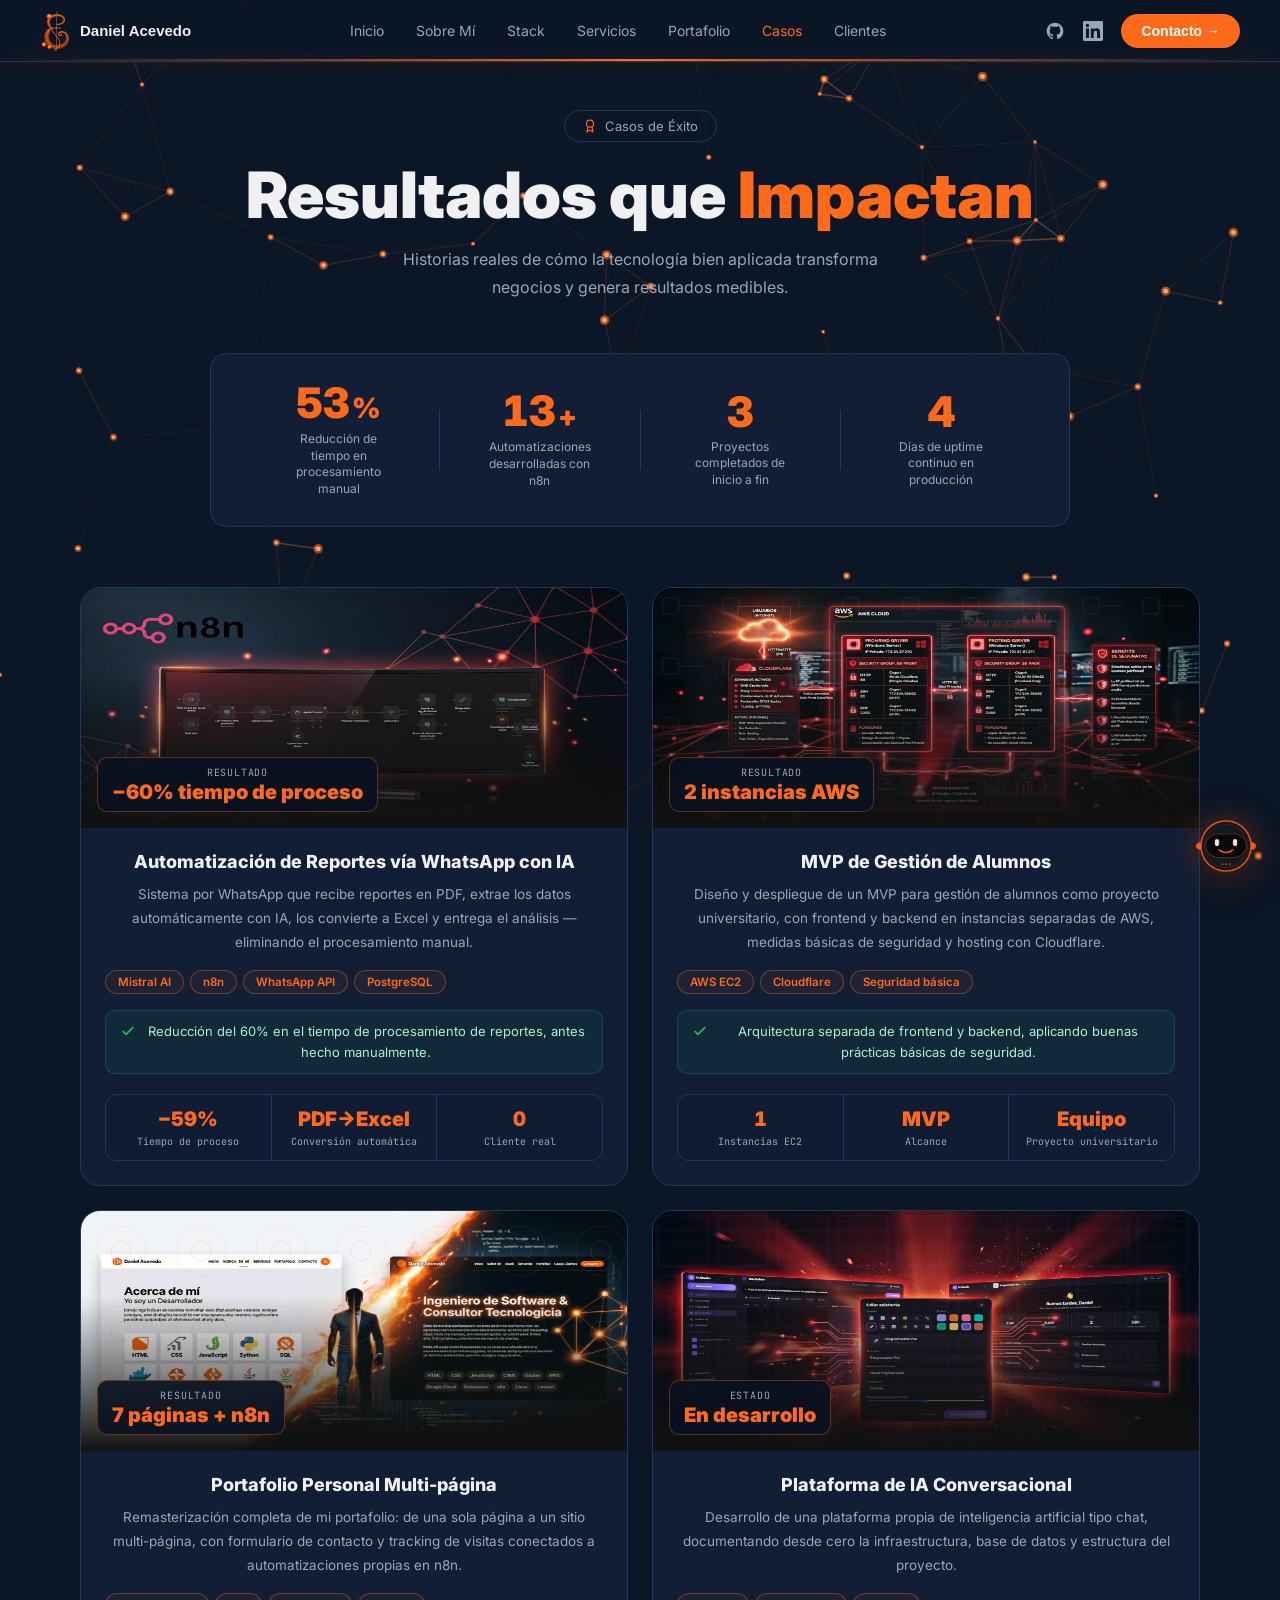
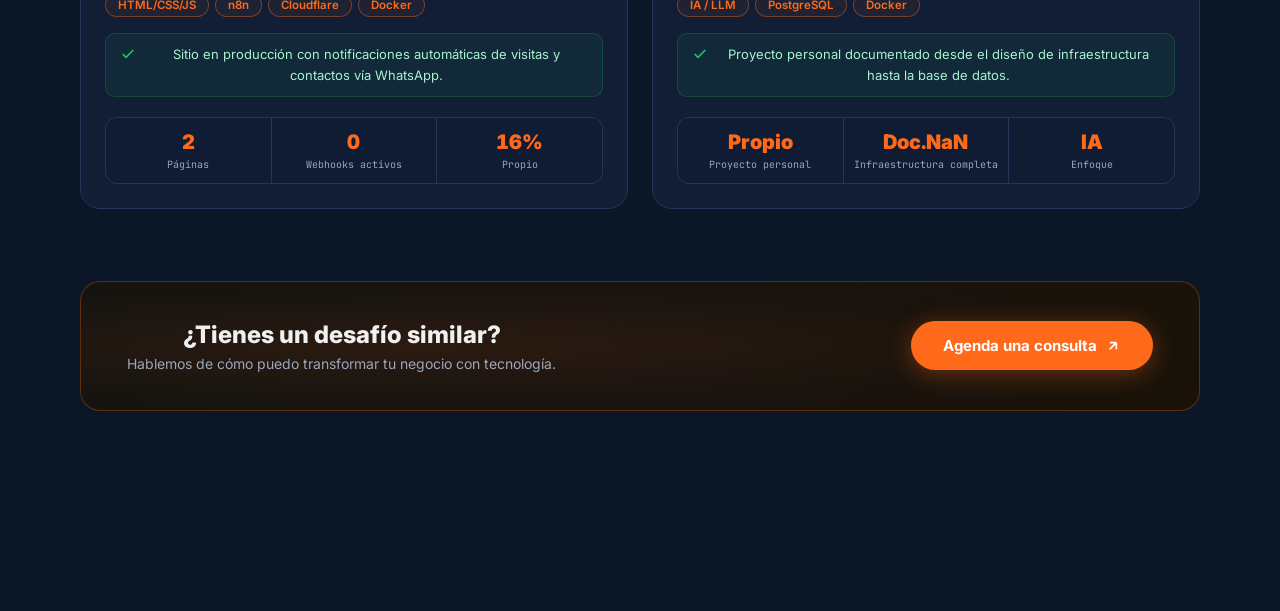
==== casos.html @ d3d39ffb "Barra de navegación con la nueva épsilon de Endanus Co-Authored-By: Claude Opus 5.5 <noreply@anthrop" ====
<!DOCTYPE html>
<html lang="es">
<head>
  <meta charset="UTF-8" />
  <meta name="viewport" content="width=device-width, initial-scale=1.0" />
  <title>Daniel Acevedo — Casos de Éxito</title>
  <link rel="icon" type="image/png" sizes="32x32" href="asset/sox/favicon-32.png?v=5" />
  <link rel="preconnect" href="https://fonts.googleapis.com" />
  <link rel="preconnect" href="https://fonts.gstatic.com" crossorigin />
  <link href="https://fonts.googleapis.com/css2?family=JetBrains+Mono:wght@400;500;700&family=Inter:wght@300;400;500;600;700;800;900&display=swap" rel="stylesheet" />
  <link rel="stylesheet" href="CSS/styles.css?v=6" />
  <link rel="stylesheet" href="CSS/casos.css?v=2" />
</head>
<body>


<!-- ══════════════════════════════════════
     CASOS DE ÉXITO
═══════════════════════════════════════ -->
<section id="casos" class="casos-section">

  <!-- Header -->
  <div class="casos-header">
    <div class="section-label-wrap">
      <div class="section-label">
        <svg width="14" height="14" viewBox="0 0 24 24" fill="none" stroke="currentColor" stroke-width="2"><circle cx="12" cy="8" r="6"/><path d="M15.477 12.89L17 22l-5-3-5 3 1.523-9.11"/></svg>
        Casos de Éxito
      </div>
    </div>
    <h1 class="casos-title">Resultados que <span>Impactan</span></h1>
    <p class="casos-subtitle">Historias reales de cómo la tecnología bien aplicada transforma<br>negocios y genera resultados medibles.</p>

    <!-- Global stats strip -->
    <div class="casos-stats">
      <div class="cs-stat">
        <div class="cs-stat-top">
          <span class="cs-num" data-target="60">0</span><span class="cs-unit">%</span>
        </div>
        <span class="cs-label">Reducción de tiempo en procesamiento manual</span>
      </div>
      <div class="cs-divider"></div>
      <div class="cs-stat">
        <div class="cs-stat-top">
          <span class="cs-num" data-target="15">0</span><span class="cs-unit">+</span>
        </div>
        <span class="cs-label">Automatizaciones desarrolladas con n8n</span>
      </div>
      <div class="cs-divider"></div>
      <div class="cs-stat">
        <div class="cs-stat-top">
          <span class="cs-num" data-target="4">0</span>
        </div>
        <span class="cs-label">Proyectos completados de inicio a fin</span>
      </div>
      <div class="cs-divider"></div>
      <div class="cs-stat">
        <div class="cs-stat-top">
          <span class="cs-num" data-target="5">0</span>
        </div>
        <span class="cs-label">Días de uptime continuo en producción</span>
      </div>
    </div>

  <!-- Cases grid -->
  <div class="casos-grid">

    <!-- CASE 1 — Automatización WhatsApp + IA -->
    <div class="caso-card" data-index="0">
      <div class="caso-img-wrap">
        <img src="asset/n8n.png" alt="Automatización WhatsApp con n8n" class="caso-img" />
        <div class="caso-img caso-img-1"></div>
        <div class="caso-img-overlay"></div>
        <div class="caso-result-chip">
          <span class="crk-label">Resultado</span>
          <span class="crk-value">−60% tiempo de proceso</span>
        </div>
        <div class="caso-scan"></div>
      </div>

      <div class="caso-body">
        <h3 class="caso-name">Automatización de Reportes vía WhatsApp con IA</h3>
        <p class="caso-desc">Sistema por WhatsApp que recibe reportes en PDF, extrae los datos automáticamente con IA, los convierte a Excel y entrega el análisis — eliminando el procesamiento manual.</p>

        <div class="caso-tech">
          <span class="ctag ctag-orange">Mistral AI</span>
          <span class="ctag ctag-orange">n8n</span>
          <span class="ctag ctag-orange">WhatsApp API</span>
          <span class="ctag ctag-orange">PostgreSQL</span>
        </div>

        <div class="caso-result-line">
          <svg width="16" height="16" viewBox="0 0 24 24" fill="none" stroke="#22c55e" stroke-width="2.5"><polyline points="20 6 9 17 4 12"/></svg>
          <span>Reducción del 60% en el tiempo de procesamiento de reportes, antes hecho manualmente.</span>
        </div>

        <div class="caso-metrics">
          <div class="cm-item">
            <span class="cm-val">−60%</span>
            <span class="cm-key">Tiempo de proceso</span>
          </div>
          <div class="cm-item">
            <span class="cm-val">PDF→Excel</span>
            <span class="cm-key">Conversión automática</span>
          </div>
          <div class="cm-item">
            <span class="cm-val">1</span>
            <span class="cm-key">Cliente real</span>
          </div>
        </div>
      </div>
    </div>

    <!-- CASE 2 — MVP Gestión de Alumnos -->
    <div class="caso-card" data-index="1">
      <div class="caso-img-wrap">
        <img src="asset/aws.png" alt="MVP Gestión de Alumnos en AWS" class="caso-img" />
        <div class="caso-img caso-img-2"></div>
        <div class="caso-img-overlay"></div>
        <div class="caso-result-chip">
          <span class="crk-label">Resultado</span>
          <span class="crk-value">2 instancias AWS</span>
        </div>
        <div class="caso-scan"></div>
      </div>
      <div class="caso-body">
        <h3 class="caso-name">MVP de Gestión de Alumnos</h3>
        <p class="caso-desc">Diseño y despliegue de un MVP para gestión de alumnos como proyecto universitario, con frontend y backend en instancias separadas de AWS, medidas básicas de seguridad y hosting con Cloudflare.</p>
        <div class="caso-tech">
          <span class="ctag ctag-orange">AWS EC2</span>
          <span class="ctag ctag-orange">Cloudflare</span>
          <span class="ctag ctag-orange">Seguridad básica</span>
        </div>
        <div class="caso-result-line">
          <svg width="16" height="16" viewBox="0 0 24 24" fill="none" stroke="#22c55e" stroke-width="2.5"><polyline points="20 6 9 17 4 12"/></svg>
          <span>Arquitectura separada de frontend y backend, aplicando buenas prácticas básicas de seguridad.</span>
        </div>
        <div class="caso-metrics">
          <div class="cm-item"><span class="cm-val">2</span><span class="cm-key">Instancias EC2</span></div>
          <div class="cm-item"><span class="cm-val">MVP</span><span class="cm-key">Alcance</span></div>
          <div class="cm-item"><span class="cm-val">Equipo</span><span class="cm-key">Proyecto universitario</span></div>
        </div>
      </div>
    </div>

    <!-- CASE 3 — Portafolio Remasterizado -->
    <div class="caso-card" data-index="2">
      <div class="caso-img-wrap">
        <img src="asset/remasterizacion.png" alt="Portafolio personal remasterizado" class="caso-img" />
        <div class="caso-img caso-img-3"></div>
        <div class="caso-img-overlay"></div>
        <div class="caso-result-chip">
          <span class="crk-label">Resultado</span>
          <span class="crk-value">7 páginas + n8n</span>
        </div>
        <div class="caso-scan"></div>
      </div>
      <div class="caso-body">
        <h3 class="caso-name">Portafolio Personal Multi-página</h3>
        <p class="caso-desc">Remasterización completa de mi portafolio: de una sola página a un sitio multi-página, con formulario de contacto y tracking de visitas conectados a automatizaciones propias en n8n.</p>
        <div class="caso-tech">
          <span class="ctag ctag-orange">HTML/CSS/JS</span>
          <span class="ctag ctag-orange">n8n</span>
          <span class="ctag ctag-orange">Cloudflare</span>
          <span class="ctag ctag-orange">Docker</span>
        </div>
        <div class="caso-result-line">
          <svg width="16" height="16" viewBox="0 0 24 24" fill="none" stroke="#22c55e" stroke-width="2.5"><polyline points="20 6 9 17 4 12"/></svg>
          <span>Sitio en producción con notificaciones automáticas de visitas y contactos vía WhatsApp.</span>
        </div>
        <div class="caso-metrics">
          <div class="cm-item"><span class="cm-val">7</span><span class="cm-key">Páginas</span></div>
          <div class="cm-item"><span class="cm-val">2</span><span class="cm-key">Webhooks activos</span></div>
          <div class="cm-item"><span class="cm-val">100%</span><span class="cm-key">Propio</span></div>
        </div>
      </div>
    </div>

    <!-- CASE 4 — Página de IA tipo GPT -->
    <div class="caso-card" data-index="3">
      <div class="caso-img-wrap">
        <img src="asset/iaweb.png" alt="Plataforma de IA conversacional" class="caso-img" />
        <div class="caso-img caso-img-4"></div>
        <div class="caso-img-overlay"></div>
        <div class="caso-result-chip">
          <span class="crk-label">Estado</span>
          <span class="crk-value">En desarrollo</span>
        </div>
        <div class="caso-scan"></div>
      </div>
      <div class="caso-body">
        <h3 class="caso-name">Plataforma de IA Conversacional</h3>
        <p class="caso-desc">Desarrollo de una plataforma propia de inteligencia artificial tipo chat, documentando desde cero la infraestructura, base de datos y estructura del proyecto.</p>
        <div class="caso-tech">
          <span class="ctag ctag-orange">IA / LLM</span>
          <span class="ctag ctag-orange">PostgreSQL</span>
          <span class="ctag ctag-orange">Docker</span>
        </div>
        <div class="caso-result-line">
          <svg width="16" height="16" viewBox="0 0 24 24" fill="none" stroke="#22c55e" stroke-width="2.5"><polyline points="20 6 9 17 4 12"/></svg>
          <span>Proyecto personal documentado desde el diseño de infraestructura hasta la base de datos.</span>
        </div>
        <div class="caso-metrics">
          <div class="cm-item"><span class="cm-val">Propio</span><span class="cm-key">Proyecto personal</span></div>
          <div class="cm-item"><span class="cm-val">Doc.</span><span class="cm-key">Infraestructura completa</span></div>
          <div class="cm-item"><span class="cm-val">IA</span><span class="cm-key">Enfoque</span></div>
        </div>
      </div>
    </div>

  </div><!-- /casos-grid -->

  <!-- CTA strip -->
  <div class="casos-cta">
    <div class="casos-cta-inner">
      <div>
        <h3 class="casos-cta-title">¿Tienes un desafío similar?</h3>
        <p class="casos-cta-sub">Hablemos de cómo puedo transformar tu negocio con tecnología.</p>
      </div>
      <button class="casos-cta-btn" data-umami-event="cta-agendar-reunion" data-umami-event-ubicacion="casos">
        Agenda una consulta
        <svg width="16" height="16" viewBox="0 0 24 24" fill="none" stroke="currentColor" stroke-width="2.5"><path d="M7 17L17 7M17 7H7M17 7v10"/></svg>
      </button>
    </div>
  </div>

</section>

<div class="spacer"></div>
<script src="JS/config.js?v=2"></script>
<script src="JS/navbar.js?v=6"></script>
<script src="JS/particles.js?v=2"></script>
<script src="JS/casos.js?v=2"></script>
</body>
</html>
---- CSS/styles.css ----
*, *::before, *::after { box-sizing: border-box; margin: 0; padding: 0; }

:root {
  --bg: #0B1626;
  --bg2: #0F1C33;
  --bg3: #13223D;
  --card: #111E36;
  --card2: #172744;
  --orange: #FF6A1A;
  --orange-dim: #E2560C;
  --green: #22c55e;
  --red: #ef4444;
  --text: #f0f0f0;
  --muted: #9AA6BA;
  --border: #24365A;
  --nav-height: 62px;
}

html { scroll-behavior: smooth; }
body { 
  background: var(--bg); 
  color: var(--text); 
  font-family: 'Inter', sans-serif; 
  min-height: 100vh; 
  overflow-x: hidden;
  padding-top: 0;
  margin: 0;
}
a { text-decoration: none; color: inherit; }
svg { display: inline-block; vertical-align: middle; }

/* ── SCROLLBAR ── */
::-webkit-scrollbar { width: 6px; }
::-webkit-scrollbar-track { background: var(--bg); }
::-webkit-scrollbar-thumb { background: var(--border); border-radius: 3px; }

/* ─────────────────────────────────────────
   NAVBAR CENTRALIZADO
───────────────────────────────────────── */
.nav-principal {
  position: fixed;
  top: 0;
  left: 0;
  right: 0;
  z-index: 9999;
  display: flex;
  align-items: center;
  justify-content: space-between;
  padding: 0 40px;
  height: var(--nav-height);
  background: rgba(11, 22, 38, 0.95);
  backdrop-filter: blur(12px);
  border-bottom: 1px solid var(--border);
}

.nav-logo {
  display: flex;
  align-items: center;
  gap: 10px;
  cursor: pointer;
  background: transparent;
  border: none;
  color: var(--text);
  padding: 0;
}

.nav-logo-badge {
  width: auto;
  height: 40px;
  object-fit: contain;
  border-radius: 8px;
  background: transparent;
}

.nav-logo-name {
  font-weight: 700;
  font-size: 15px;
  color: var(--text);
}

.nav-links {
  display: flex;
  align-items: center;
  gap: 32px;
}

.nav-links a {
  font-size: 14px;
  color: var(--muted);
  transition: color .2s;
}

.nav-links a:hover { color: var(--text); }
.nav-links a.active { color: var(--orange); }

.nav-links-mobile {
  display: none;
  align-items: center;
  gap: 6px;
  overflow-x: auto;
}
.nav-link-icon {
  flex-shrink: 0;
  width: 32px;
  height: 32px;
  border-radius: 8px;
  border: 1px solid var(--border);
  display: flex;
  align-items: center;
  justify-content: center;
  color: var(--muted);
  transition: border-color .2s, color .2s, background .2s;
}
.nav-link-icon.active {
  border-color: var(--orange);
  color: var(--orange);
  background: rgba(255, 106, 26,.12);
}

.nav-right {
  display: flex;
  align-items: center;
  gap: 18px;
}

.nav-icon {
  color: var(--muted);
  transition: color .2s;
  cursor: pointer;
}
.nav-icon:hover { color: var(--text); }

.btn-contact {
  background: var(--orange);
  color: #fff;
  border: none;
  padding: 9px 20px;
  border-radius: 24px;
  font-size: 14px;
  font-weight: 600;
  cursor: pointer;
  display: flex;
  align-items: center;
  gap: 6px;
  transition: background .2s, transform .15s;
}
.btn-contact:hover { background: #e03d00; transform: translateY(-1px); }

/* ─────────────────────────────────────────
   SECCIONES - ESPACIADO UNIFORME
───────────────────────────────────────── */
section {
  padding-top: var(--nav-height);
  padding-bottom: 30px;
}

/* ── INDEX: HERO ── */
#inicio {
  display: grid;
  grid-template-columns: 1fr 1fr;
  align-items: center;
  gap: 40px;
  padding-left: 60px;
  padding-right: 40px;
  padding-top: var(--nav-height);
  padding-bottom: 40px;
  min-height: auto;
}

.hero-left { padding: 60px 0; }

.available-badge {
  display: inline-flex;
  align-items: center;
  gap: 8px;
  border: 1px solid var(--border);
  border-radius: 20px;
  padding: 6px 14px;
  font-size: 13px;
  color: var(--muted);
  margin-bottom: 28px;
}

.dot {
  width: 8px;
  height: 8px;
  border-radius: 50%;
  background: var(--green);
  animation: pulse-dot 2s ease-in-out infinite;
}

@keyframes pulse-dot {
  0%, 100% { opacity: 1; box-shadow: 0 0 0 0 rgba(34,197,94,.6); }
  50% { opacity: 0.4; box-shadow: 0 0 0 4px rgba(34,197,94,0); }
}

.hero-greeting { font-size: clamp(36px, 4vw, 52px); font-weight: 700; line-height: 1.1; }
.hero-name { font-size: clamp(44px, 5vw, 72px); font-weight: 900; color: var(--orange); line-height: 1; margin-bottom: 20px; }
.hero-roles { margin-bottom: 22px; }
.hero-role { color: var(--orange); font-weight: 700; font-size: 18px; line-height: 1.7; }
.hero-desc { color: #bbb; font-size: 15px; line-height: 1.7; max-width: 480px; margin-bottom: 14px; }
.hero-stack { font-size: 13px; color: var(--muted); margin-bottom: 36px; max-width: 480px; line-height: 1.6; }
.hero-stack strong { color: var(--text); }

.hero-cta {
  display: flex;
  align-items: center;
  gap: 14px;
  flex-wrap: wrap;
  margin-bottom: 32px;
}

.btn-primary {
  background: var(--orange);
  color: #fff;
  border: none;
  padding: 13px 24px;
  border-radius: 28px;
  font-size: 15px;
  font-weight: 600;
  cursor: pointer;
  display: flex;
  align-items: center;
  gap: 8px;
  transition: all .2s;
}
.btn-primary:hover { background: #e03d00; transform: translateY(-2px); }

.btn-secondary {
  background: transparent;
  color: var(--text);
  border: 1.5px solid var(--border);
  padding: 13px 24px;
  border-radius: 28px;
  font-size: 15px;
  font-weight: 600;
  cursor: pointer;
  display: flex;
  align-items: center;
  gap: 8px;
  transition: all .2s;
}
.btn-secondary:hover { border-color: var(--text); transform: translateY(-2px); }

.btn-ghost {
  background: transparent;
  color: var(--muted);
  border: none;
  font-size: 15px;
  font-weight: 600;
  cursor: pointer;
  display: flex;
  align-items: center;
  gap: 6px;
  transition: color .2s;
}
.btn-ghost:hover { color: var(--text); }

.hero-socials { display: flex; gap: 12px; }

.social-circle {
  width: 40px;
  height: 40px;
  border-radius: 50%;
  border: 1.5px solid var(--border);
  display: flex;
  align-items: center;
  justify-content: center;
  color: var(--muted);
  cursor: pointer;
  transition: all .2s;
}
.social-circle:hover { border-color: var(--orange); color: var(--orange); }

/* ── DASHBOARD ── */
.hero-right { padding: 60px 0; }

.dashboard {
  background: var(--bg2);
  border: 1px solid var(--border);
  border-radius: 16px;
  overflow: hidden;
  max-width: 540px;
  margin-left: auto;
}

.dash-header {
  background: #111;
  padding: 12px 16px;
  display: flex;
  align-items: center;
  justify-content: space-between;
  border-bottom: 1px solid var(--border);
}

.dash-dots { display: flex; gap: 6px; }
.dash-dot { width: 12px; height: 12px; border-radius: 50%; }
.dash-dot.red    { background: #ef4444; }
.dash-dot.yellow { background: #f59e0b; }
.dash-dot.green  { background: #22c55e; }

.dash-title {
  font-family: 'JetBrains Mono', monospace;
  font-size: 13px;
  color: var(--muted);
  display: flex;
  align-items: center;
  gap: 8px;
}

.live-badge {
  display: flex;
  align-items: center;
  gap: 5px;
  font-size: 11px;
  color: var(--muted);
  font-family: 'JetBrains Mono', monospace;
}

.live-dot {
  width: 7px;
  height: 7px;
  border-radius: 50%;
  background: var(--green);
  animation: pulse-dot 1.5s ease-in-out infinite;
}

.dash-grid {
  display: grid;
  grid-template-columns: 1fr 1fr;
  gap: 1px;
  background: var(--border);
  padding: 1px;
}

.dash-card {
  background: var(--card);
  padding: 14px 16px;
  transition: background .2s;
}
.dash-card:hover { background: #1c1c1c; }

.dash-card-header {
  display: flex;
  align-items: center;
  justify-content: space-between;
  margin-bottom: 8px;
}

.dash-card-label {
  font-size: 12px;
  color: var(--muted);
  display: flex;
  align-items: center;
  gap: 6px;
}

.dash-status {
  width: 7px;
  height: 7px;
  border-radius: 50%;
}
.status-green  { background: var(--green); }
.status-orange { background: var(--orange); animation: blink-status 2s ease-in-out infinite; }

@keyframes blink-status {
  0%, 100% { opacity: 1; }
  50% { opacity: .3; }
}

.dash-value { font-size: 22px; font-weight: 800; margin-bottom: 2px; }
.dash-sub { font-size: 11px; color: var(--muted); margin-bottom: 8px; }
.dash-bar { height: 3px; border-radius: 2px; background: var(--border); overflow: hidden; }
.dash-bar-fill {
  height: 100%;
  border-radius: 2px;
  background: linear-gradient(90deg, var(--orange-dim), var(--orange));
  transition: width .5s ease;
}

/* Sys stats */
.sys-stats {
  display: grid;
  grid-template-columns: 1fr 1fr 1fr;
  gap: 1px;
  background: var(--border);
  border-top: 1px solid var(--border);
}

.sys-stat {
  background: var(--card);
  padding: 10px 14px;
}

.sys-stat-label {
  font-size: 11px;
  color: var(--muted);
  font-family: 'JetBrains Mono', monospace;
  margin-bottom: 4px;
}

.sys-stat-val {
  font-size: 13px;
  font-weight: 700;
  font-family: 'JetBrains Mono', monospace;
  margin-bottom: 5px;
}

.sys-bar {
  height: 3px;
  border-radius: 2px;
  background: var(--border);
  overflow: hidden;
}

.sys-bar-fill {
  height: 100%;
  border-radius: 2px;
  transition: width .8s ease;
}
.cpu-fill  { background: var(--green); }
.ram-fill  { background: #f59e0b; }
.disk-fill { background: var(--orange); }

/* Terminal */
.terminal {
  background: #0a0a0a;
  padding: 12px 16px;
  font-family: 'JetBrains Mono', monospace;
  font-size: 11px;
  max-height: 110px;
  overflow: hidden;
  border-top: 1px solid var(--border);
  position: relative;
}

.term-header {
  color: var(--orange);
  margin-bottom: 6px;
  display: flex;
  align-items: center;
  gap: 6px;
}

.term-line {
  color: #6b7280;
  line-height: 1.6;
  white-space: nowrap;
  overflow: hidden;
}
.term-line .ok { color: var(--green); }
.term-line .warn { color: #f59e0b; }
.term-line.highlighted {
  background: rgba(255, 106, 26, .12);
  color: #ccc;
  border-radius: 2px;
  padding: 0 2px;
}

.term-cursor {
  display: inline-block;
  width: 7px;
  height: 13px;
  background: var(--orange);
  vertical-align: middle;
  animation: blink-cursor .9s step-end infinite;
}

@keyframes blink-cursor {
  0%, 100% { opacity: 1; }
  50% { opacity: 0; }
}

/* ── INDEX: STATS ── */
#stats {
  padding: 30px 60px 40px;
}

.stats-header {
  margin-bottom: 60px;
  display: flex;
  justify-content: space-between;
  align-items: flex-end;
}

.stats-title {
  font-size: clamp(32px, 3.5vw, 48px);
  font-weight: 800;
}
.stats-title span { color: var(--orange); }

.stats-desc {
  color: var(--muted);
  font-size: 14px;
  margin-top: 8px;
  max-width: 380px;
  line-height: 1.6;
}

.updated-badge {
  display: inline-flex;
  align-items: center;
  gap: 6px;
  border: 1px solid var(--border);
  border-radius: 20px;
  padding: 6px 14px;
  font-size: 12px;
  color: var(--muted);
  white-space: nowrap;
}

.red-dot {
  width: 7px;
  height: 7px;
  border-radius: 50%;
  background: var(--orange);
  animation: blink-status 1.2s ease-in-out infinite;
}

.stats-grid {
  display: grid;
  grid-template-columns: repeat(4, 1fr);
  gap: 2px;
  background: var(--border);
  border: 1px solid var(--border);
  border-radius: 12px;
  overflow: hidden;
}

.stat-card {
  background: var(--card);
  padding: 40px 32px;
  transition: background .2s;
}
.stat-card:hover { background: var(--card2); }

.stat-number {
  font-size: clamp(40px, 4vw, 64px);
  font-weight: 900;
  color: var(--orange);
  font-variant-numeric: tabular-nums;
}

.stat-label {
  font-size: 14px;
  color: var(--muted);
  margin-top: 8px;
}

/* ── SPACER ── */
.spacer { height: 20px; }

/* ─────────────────────────────────────────
   RESPONSIVE
───────────────────────────────────────── */
@media (max-width: 900px) {
  .nav-principal { padding: 0 12px; gap: 8px; }
  .nav-links { display: none; }
  .nav-logo-name { display: none; }
  .nav-links-mobile { display: flex; }

  #inicio {
    grid-template-columns: 1fr;
    padding: var(--nav-height) 24px 40px;
  }
  .hero-right { display: none; }

  #stats { padding: 40px 24px 60px; }
  .stats-grid { grid-template-columns: 1fr 1fr; }
  .stats-header { flex-direction: column; align-items: flex-start; gap: 16px; }

  section {
    padding-top: var(--nav-height);
    padding-bottom: 20px;
  }
}


/* ─────────────────────────────────────────
   NAVBAR SIEMPRE VISIBLE (FIXED)
───────────────────────────────────────── */
.nav-principal {
  position: fixed !important;
  top: 0 !important;
  left: 0 !important;
  right: 0 !important;
  z-index: 9999 !important;
  background: rgba(11, 22, 38, 0.95) !important;
  backdrop-filter: blur(12px) !important;
  border-bottom: 1px solid var(--border) !important;
}


/* ── LINKS "PRÓXIMAMENTE" ── */
.pf-link-soon,
.caso-link-soon {
  opacity: .55;
  cursor: pointer;
  position: relative;
}
.pf-link-soon:hover,
.caso-link-soon:hover {
  opacity: .8;
}

/* Toast de aviso */
.soon-toast {
  position: fixed;
  z-index: 100000;
  background: rgba(11, 22, 38,.97);
  border: 1px solid rgba(255, 106, 26,.4);
  border-radius: 12px;
  padding: 12px 18px;
  font-size: 13px;
  font-weight: 600;
  color: #fff;
  display: flex;
  align-items: center;
  gap: 10px;
  box-shadow: 0 12px 40px rgba(0,0,0,.5), 0 0 0 1px rgba(255, 106, 26,.1);
  opacity: 0;
  transform: translateY(8px) scale(.96);
  transition: opacity .25s ease, transform .25s cubic-bezier(.34,1.56,.64,1);
  pointer-events: none;
  white-space: nowrap;
}
.soon-toast.show {
  opacity: 1;
  transform: translateY(0) scale(1);
}
.soon-toast-icon {
  color: var(--orange);
  flex-shrink: 0;
  display: flex;
}
.soon-toast svg {
  color: var(--orange);
  flex-shrink: 0;
}
---- CSS/casos.css ----
/* ═══════════════════════════════════════════
   CASOS DE ÉXITO — CSS
═══════════════════════════════════════════ */

.casos-section { padding: 110px 80px 80px; min-height: 100vh; }

/* ── Header ── */
.casos-header { text-align: center; margin-bottom: 100px; }
.section-label-wrap { display:flex; justify-content:center; margin-bottom:18px; }
.section-label { display:inline-flex; align-items:center; gap:8px; border:1px solid var(--border); border-radius:20px; padding:7px 18px; font-size:13px; color:var(--muted); }
.section-label svg { color:var(--orange); }
.casos-title { font-size:clamp(36px,5vw,72px); font-weight:900; line-height:1.1; margin-bottom:16px; }
.casos-title span { color:var(--orange); }
.casos-subtitle { font-size:16px; color:var(--muted); line-height:1.7; margin-bottom:52px; }

/* ── Global stats strip ── */
.casos-stats {
  display: flex; align-items: center; justify-content: center;
  gap: 0;
  background: var(--card);
  border: 1px solid var(--border);
  border-radius: 16px;
  padding: 28px 40px;
  max-width: 860px;
  margin: 0 auto;
}
.cs-stat { display:flex; flex-direction:column; align-items:center; gap:6px; flex:1; }
.cs-num {
  font-size: 42px; font-weight: 900; color: var(--orange);
  font-variant-numeric: tabular-nums;
  font-family: 'Inter', sans-serif;
  line-height: 1;
}
.cs-unit { font-size: 28px; font-weight: 900; color: var(--orange); display:inline; margin-left:2px; }

/* wrap num+unit on same line */
.cs-stat > :first-child,
.cs-stat > :nth-child(2) { display:inline; }
.cs-stat-top { display:flex; align-items:baseline; gap:2px; }
.cs-label { font-size:12px; color:var(--muted); text-align:center; max-width:110px; line-height:1.4; }
.cs-divider { width:1px; height:60px; background:var(--border); flex-shrink:0; margin:0 12px; }

/* ── GRID ── */
.casos-grid {
  display: grid;
  grid-template-columns: repeat(2, 1fr);
  gap: 24px;
  margin-bottom: 72px;
}

/* ── CARD ── */
.caso-card {
  background: var(--card);
  border: 1px solid var(--border);
  border-radius: 20px;
  overflow: hidden;
  position: relative;
  cursor: default;
  transition: border-color .3s ease, box-shadow .3s ease, transform .3s cubic-bezier(.34,1.3,.64,1);
  opacity: 0;
  transform: translateY(32px);
}
.caso-card.visible { animation: caso-in .55s cubic-bezier(.34,1.1,.64,1) both; }
@keyframes caso-in {
  from { opacity:0; transform:translateY(32px) scale(.97); }
  to   { opacity:1; transform:translateY(0) scale(1); }
}

.caso-card:hover {
  border-color: rgba(255, 106, 26,.55);
  box-shadow: 0 24px 64px rgba(255, 106, 26,.13), 0 4px 20px rgba(0,0,0,.6);
  transform: translateY(-6px);
}

/* Corner glow sweep */
.caso-card::before {
  content: '';
  position: absolute; top:0; left:0; right:0; height:2px;
  background: linear-gradient(90deg, transparent 0%, var(--orange) 50%, transparent 100%);
  transform: scaleX(0);
  transform-origin: center;
  transition: transform .45s ease;
  z-index: 5;
}
.caso-card:hover::before { transform: scaleX(1); }

/* ── IMAGE ── */
.caso-img-wrap { position:relative; height:240px; overflow:hidden; }
.caso-img {
  width:100%; height:100%;
  background-size:cover; background-position:center;
  transition: transform .55s cubic-bezier(.25,.46,.45,.94);
}
.caso-card:hover .caso-img { transform: scale(1.07); }

.caso-img-1 {
  background: linear-gradient(135deg,#0a1f10 0%,#0d3320 40%,#00695c 70%,#26a69a 100%);
  position: relative;
}
/* circuit-board SVG pattern overlay per image */
.caso-img-1::after { content:''; position:absolute; inset:0; background: url("data:image/svg+xml,%3Csvg xmlns='http://www.w3.org/2000/svg' width='60' height='60'%3E%3Cpath d='M10 30h40M30 10v40M10 10h20v20H10z' stroke='rgba(38,166,154,.2)' stroke-width='1' fill='none'/%3E%3C/svg%3E") repeat; opacity:.6; }
.caso-img-2 { background: linear-gradient(135deg,#051520 0%,#0a2540 40%,#0277bd 70%,#29b6f6 100%); }
.caso-img-2::after { content:''; position:absolute; inset:0; background:url("data:image/svg+xml,%3Csvg xmlns='http://www.w3.org/2000/svg' width='60' height='60'%3E%3Crect x='10' y='10' width='16' height='16' rx='2' stroke='rgba(41,182,246,.2)' fill='none'/%3E%3Cline x1='26' y1='18' x2='50' y2='18' stroke='rgba(41,182,246,.2)'/%3E%3C/svg%3E") repeat; opacity:.6; }
.caso-img-3 { background: linear-gradient(135deg,#1a0800 0%,#3e1000 40%,#bf360c 70%,#ff7043 100%); }
.caso-img-3::after { content:''; position:absolute; inset:0; background:url("data:image/svg+xml,%3Csvg xmlns='http://www.w3.org/2000/svg' width='80' height='80'%3E%3Ccircle cx='40' cy='40' r='25' stroke='rgba(255,112,67,.2)' fill='none'/%3E%3Ccircle cx='40' cy='40' r='10' stroke='rgba(255,112,67,.3)' fill='none'/%3E%3C/svg%3E") repeat; opacity:.5; }
.caso-img-4 { background: linear-gradient(135deg,#0a0a1f 0%,#1a1a3a 40%,#4527a0 70%,#7c4dff 100%); }
.caso-img-4::after { content:''; position:absolute; inset:0; background:url("data:image/svg+xml,%3Csvg xmlns='http://www.w3.org/2000/svg' width='60' height='60'%3E%3Crect x='5' y='5' width='50' height='50' rx='4' stroke='rgba(124,77,255,.2)' fill='none'/%3E%3Cline x1='5' y1='20' x2='55' y2='20' stroke='rgba(124,77,255,.15)'/%3E%3Cline x1='5' y1='35' x2='55' y2='35' stroke='rgba(124,77,255,.15)'/%3E%3C/svg%3E") repeat; opacity:.6; }

.caso-img-overlay {
  position:absolute; bottom:0; left:0; right:0; height:65%;
  background: linear-gradient(to top, rgba(17,17,17,1) 0%, rgba(17,17,17,.3) 70%, transparent 100%);
  pointer-events:none;
}

/* ── Scan line animation ── */
.caso-scan {
  position:absolute; top:0; left:0; right:0; height:2px;
  background: linear-gradient(90deg, transparent, rgba(255, 106, 26,.8), transparent);
  transform: translateY(-2px);
  opacity: 0;
  transition: opacity .3s;
}
.caso-card:hover .caso-scan {
  opacity: 1;
  animation: scan-move 2s linear infinite;
}
@keyframes scan-move {
  0%   { transform: translateY(0); }
  100% { transform: translateY(238px); }
}

/* ── Result chip ── */
.caso-result-chip {
  position: absolute; bottom: 16px; left: 16px; z-index:4;
  background: rgba(9, 18, 32,.88);
  backdrop-filter: blur(10px);
  border: 1px solid rgba(255, 106, 26,.35);
  border-radius: 10px;
  padding: 8px 14px;
  display: flex; flex-direction:column; gap:2px;
  transition: border-color .25s, transform .3s cubic-bezier(.34,1.56,.64,1), box-shadow .3s;
}
.caso-card:hover .caso-result-chip {
  border-color: var(--orange);
  transform: translateY(-3px) scale(1.03);
  box-shadow: 0 8px 24px rgba(255, 106, 26,.25);
}
.crk-label { font-size:10px; color:var(--muted); font-family:'JetBrains Mono',monospace; text-transform:uppercase; letter-spacing:.08em; }
.crk-value { font-size:20px; font-weight:900; color:var(--orange); line-height:1.1; }

/* ── Body ── */
.caso-body { padding:22px 24px 24px; }

.caso-name {
  font-size:18px; font-weight:800; color:var(--text); margin-bottom:10px; line-height:1.3;
  transition: color .2s;
}
.caso-card:hover .caso-name { color:#fff; }

.caso-desc { font-size:13.5px; color:var(--muted); line-height:1.75; margin-bottom:16px; }

/* Tech tags */
.caso-tech { display:flex; flex-wrap:wrap; gap:6px; margin-bottom:16px; }
.ctag {
  border-radius:20px; padding:4px 12px; font-size:11.5px; font-weight:600;
  border:1.5px solid; cursor:default;
  transition: all .2s;
}
.ctag-orange {
  border-color:rgba(255, 106, 26,.4); color:var(--orange);
  background:rgba(255, 106, 26,.06);
}
.caso-card:hover .ctag-orange {
  border-color:rgba(255, 106, 26,.7);
  background:rgba(255, 106, 26,.12);
}

/* Result line */
.caso-result-line {
  display:flex; align-items:flex-start; gap:8px;
  font-size:13px; color:#22c55e; line-height:1.6;
  margin-bottom:20px;
  padding:10px 14px;
  background:rgba(34,197,94,.07);
  border:1px solid rgba(34,197,94,.2);
  border-radius:10px;
  transition: background .25s, border-color .25s;
}
.caso-card:hover .caso-result-line {
  background:rgba(34,197,94,.11);
  border-color:rgba(34,197,94,.35);
}
.caso-result-line svg { flex-shrink:0; margin-top:2px; }
.caso-result-line span { color:#a7f3d0; }

/* Metrics row */
.caso-metrics {
  display:grid; grid-template-columns:repeat(3,1fr);
  gap:1px; background:var(--border);
  border:1px solid var(--border); border-radius:12px; overflow:hidden;
}
.cm-item {
  background:var(--bg2); padding:12px 10px;
  display:flex; flex-direction:column; align-items:center; gap:4px;
  transition:background .2s;
}
.caso-card:hover .cm-item { background:#13223D; }
.cm-val { font-size:20px; font-weight:900; color:var(--orange); font-variant-numeric:tabular-nums; }
.cm-key { font-size:10px; color:var(--muted); text-align:center; font-family:'JetBrains Mono',monospace; }

/* ── CTA STRIP ── */
.casos-cta {
  background: linear-gradient(135deg, #161410 0%, #1a1410 50%, #1a1208 100%);
  border: 1px solid rgba(255, 106, 26,.3);
  border-radius: 20px;
  padding: 2px;
  position: relative;
  overflow: hidden;
}
.casos-cta::before {
  content:'';
  position:absolute; inset:0;
  background: radial-gradient(ellipse at 30% 50%, rgba(255, 106, 26,.08) 0%, transparent 60%);
  pointer-events:none;
}
.casos-cta-inner {
  display:flex; align-items:center; justify-content:space-between;
  padding:36px 44px; gap:32px;
  position:relative; z-index:1;
}
.casos-cta-title { font-size:24px; font-weight:800; margin-bottom:6px; }
.casos-cta-sub   { font-size:14px; color:var(--muted); }
.casos-cta-btn {
  flex-shrink:0;
  display:inline-flex; align-items:center; gap:8px;
  background:var(--orange); color:#fff;
  border:none; border-radius:40px;
  padding:15px 32px; font-size:15px; font-weight:700;
  font-family:'Inter',sans-serif; cursor:pointer;
  position:relative; overflow:hidden;
  transition: transform .25s cubic-bezier(.34,1.56,.64,1), box-shadow .25s;
  box-shadow: 0 4px 24px rgba(255, 106, 26,.35);
  white-space:nowrap;
}
.casos-cta-btn::before {
  content:'';
  position:absolute; inset:0;
  background:linear-gradient(90deg,transparent,rgba(255,255,255,.18),transparent);
  transform:translateX(-100%);
  transition:transform .5s ease;
}
.casos-cta-btn:hover { transform:translateY(-3px) scale(1.04); box-shadow:0 12px 40px rgba(255, 106, 26,.5); }
.casos-cta-btn:hover::before { transform:translateX(100%); }
.casos-cta-btn svg { transition:transform .2s; }
.casos-cta-btn:hover svg { transform:translate(3px,-3px); }

/* ── Responsive ── */
@media (max-width:900px) {
  .casos-section { padding:100px 20px 60px; }
  .casos-grid { grid-template-columns:1fr; }
  .casos-stats { flex-wrap:wrap; padding:20px; gap:20px; }
  .cs-divider { display:none; }
  .casos-cta-inner { flex-direction:column; text-align:center; }
}


.casos-stats {
  display: flex; align-items: center; justify-content: center;
  gap: 0;
  background: var(--card);
  border: 1px solid var(--border);
  border-radius: 16px;
  padding: 28px 40px;
  max-width: 860px;
  margin: 0 auto 60px;  /* ← 60px de espacio propio, independiente del header */
}
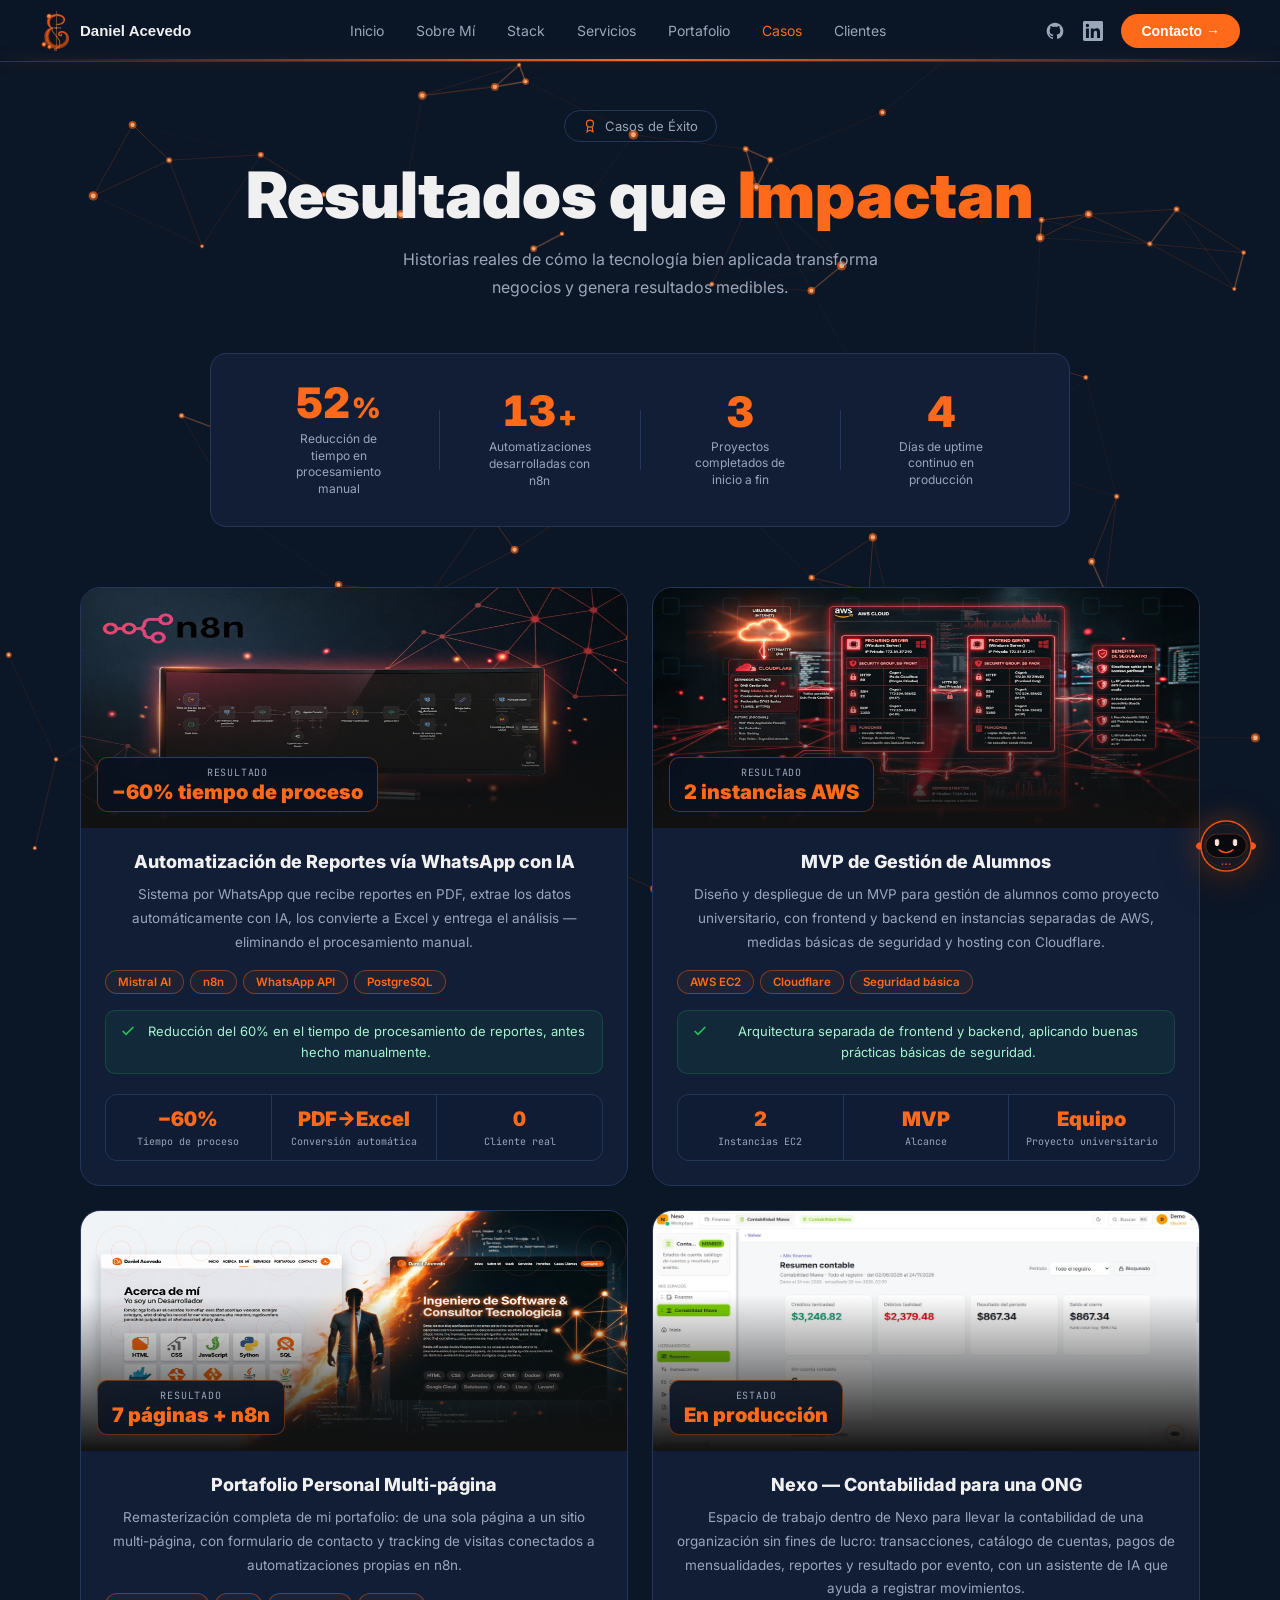
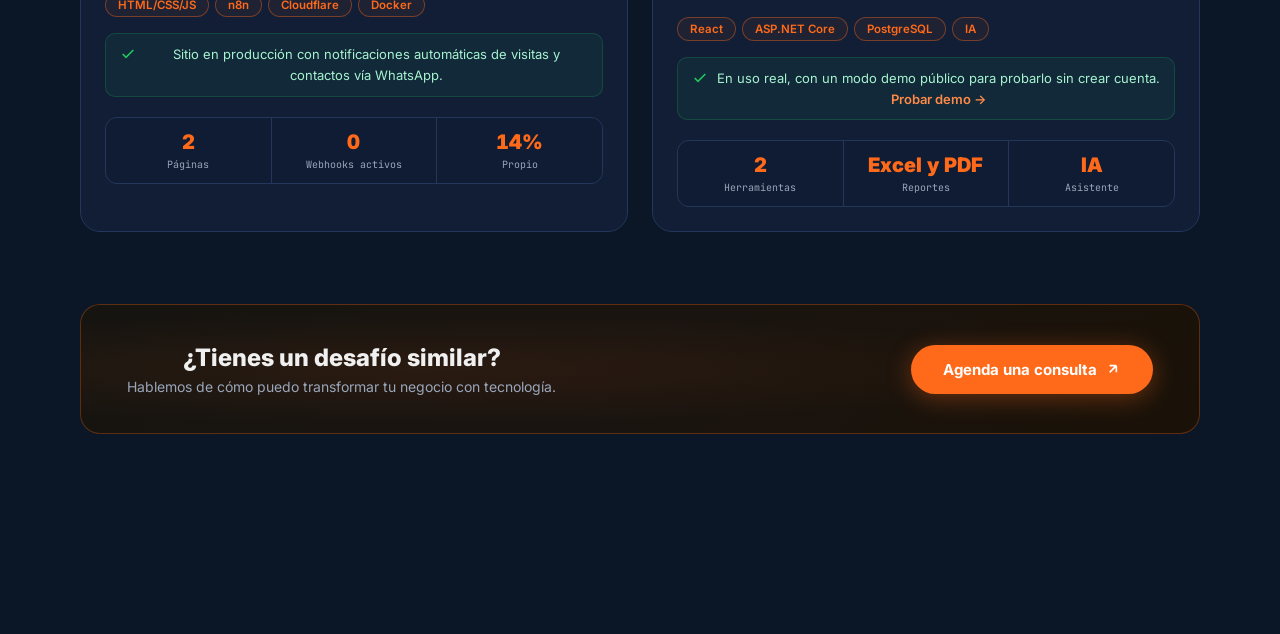
==== commit 4b003bd4: "Casos: la plataforma de IA se reemplaza por Nexo, contabilidad para una ONG Co-Authored-By: Claude O" ====
--- a/casos.html
+++ b/casos.html
@@ -9,7 +9,7 @@
   <link rel="preconnect" href="https://fonts.gstatic.com" crossorigin />
   <link href="https://fonts.googleapis.com/css2?family=JetBrains+Mono:wght@400;500;700&family=Inter:wght@300;400;500;600;700;800;900&display=swap" rel="stylesheet" />
   <link rel="stylesheet" href="CSS/styles.css?v=6" />
-  <link rel="stylesheet" href="CSS/casos.css?v=2" />
+  <link rel="stylesheet" href="CSS/casos.css?v=6" />
 </head>
 <body>
 
@@ -178,31 +178,31 @@
     <!-- CASE 4 — Página de IA tipo GPT -->
     <div class="caso-card" data-index="3">
       <div class="caso-img-wrap">
-        <img src="asset/iaweb.png" alt="Plataforma de IA conversacional" class="caso-img" />
-        <div class="caso-img caso-img-4"></div>
+        <img src="asset/casos/nexo-contabilidad.webp" alt="Nexo: resumen contable del módulo de contabilidad" class="caso-img" />
         <div class="caso-img-overlay"></div>
         <div class="caso-result-chip">
           <span class="crk-label">Estado</span>
-          <span class="crk-value">En desarrollo</span>
-        </div>
-        <div class="caso-scan"></div>
-      </div>
-      <div class="caso-body">
-        <h3 class="caso-name">Plataforma de IA Conversacional</h3>
-        <p class="caso-desc">Desarrollo de una plataforma propia de inteligencia artificial tipo chat, documentando desde cero la infraestructura, base de datos y estructura del proyecto.</p>
-        <div class="caso-tech">
-          <span class="ctag ctag-orange">IA / LLM</span>
+          <span class="crk-value">En producción</span>
+        </div>
+        <div class="caso-scan"></div>
+      </div>
+      <div class="caso-body">
+        <h3 class="caso-name">Nexo — Contabilidad para una ONG</h3>
+        <p class="caso-desc">Espacio de trabajo dentro de Nexo para llevar la contabilidad de una organización sin fines de lucro: transacciones, catálogo de cuentas, pagos de mensualidades, reportes y resultado por evento, con un asistente de IA que ayuda a registrar movimientos.</p>
+        <div class="caso-tech">
+          <span class="ctag ctag-orange">React</span>
+          <span class="ctag ctag-orange">ASP.NET Core</span>
           <span class="ctag ctag-orange">PostgreSQL</span>
-          <span class="ctag ctag-orange">Docker</span>
-        </div>
-        <div class="caso-result-line">
-          <svg width="16" height="16" viewBox="0 0 24 24" fill="none" stroke="#22c55e" stroke-width="2.5"><polyline points="20 6 9 17 4 12"/></svg>
-          <span>Proyecto personal documentado desde el diseño de infraestructura hasta la base de datos.</span>
-        </div>
-        <div class="caso-metrics">
-          <div class="cm-item"><span class="cm-val">Propio</span><span class="cm-key">Proyecto personal</span></div>
-          <div class="cm-item"><span class="cm-val">Doc.</span><span class="cm-key">Infraestructura completa</span></div>
-          <div class="cm-item"><span class="cm-val">IA</span><span class="cm-key">Enfoque</span></div>
+          <span class="ctag ctag-orange">IA</span>
+        </div>
+        <div class="caso-result-line">
+          <svg width="16" height="16" viewBox="0 0 24 24" fill="none" stroke="#22c55e" stroke-width="2.5"><polyline points="20 6 9 17 4 12"/></svg>
+          <span>En uso real, con un modo demo público para probarlo sin crear cuenta. <a href="https://nexo.endanus.online/" target="_blank" rel="noopener" data-umami-event="abrir-demo" data-umami-event-proyecto="nexo-contabilidad" style="color:#FF8A47;font-weight:600">Probar demo →</a></span>
+        </div>
+        <div class="caso-metrics">
+          <div class="cm-item"><span class="cm-val">6</span><span class="cm-key">Herramientas</span></div>
+          <div class="cm-item"><span class="cm-val">Excel y PDF</span><span class="cm-key">Reportes</span></div>
+          <div class="cm-item"><span class="cm-val">IA</span><span class="cm-key">Asistente</span></div>
         </div>
       </div>
     </div>
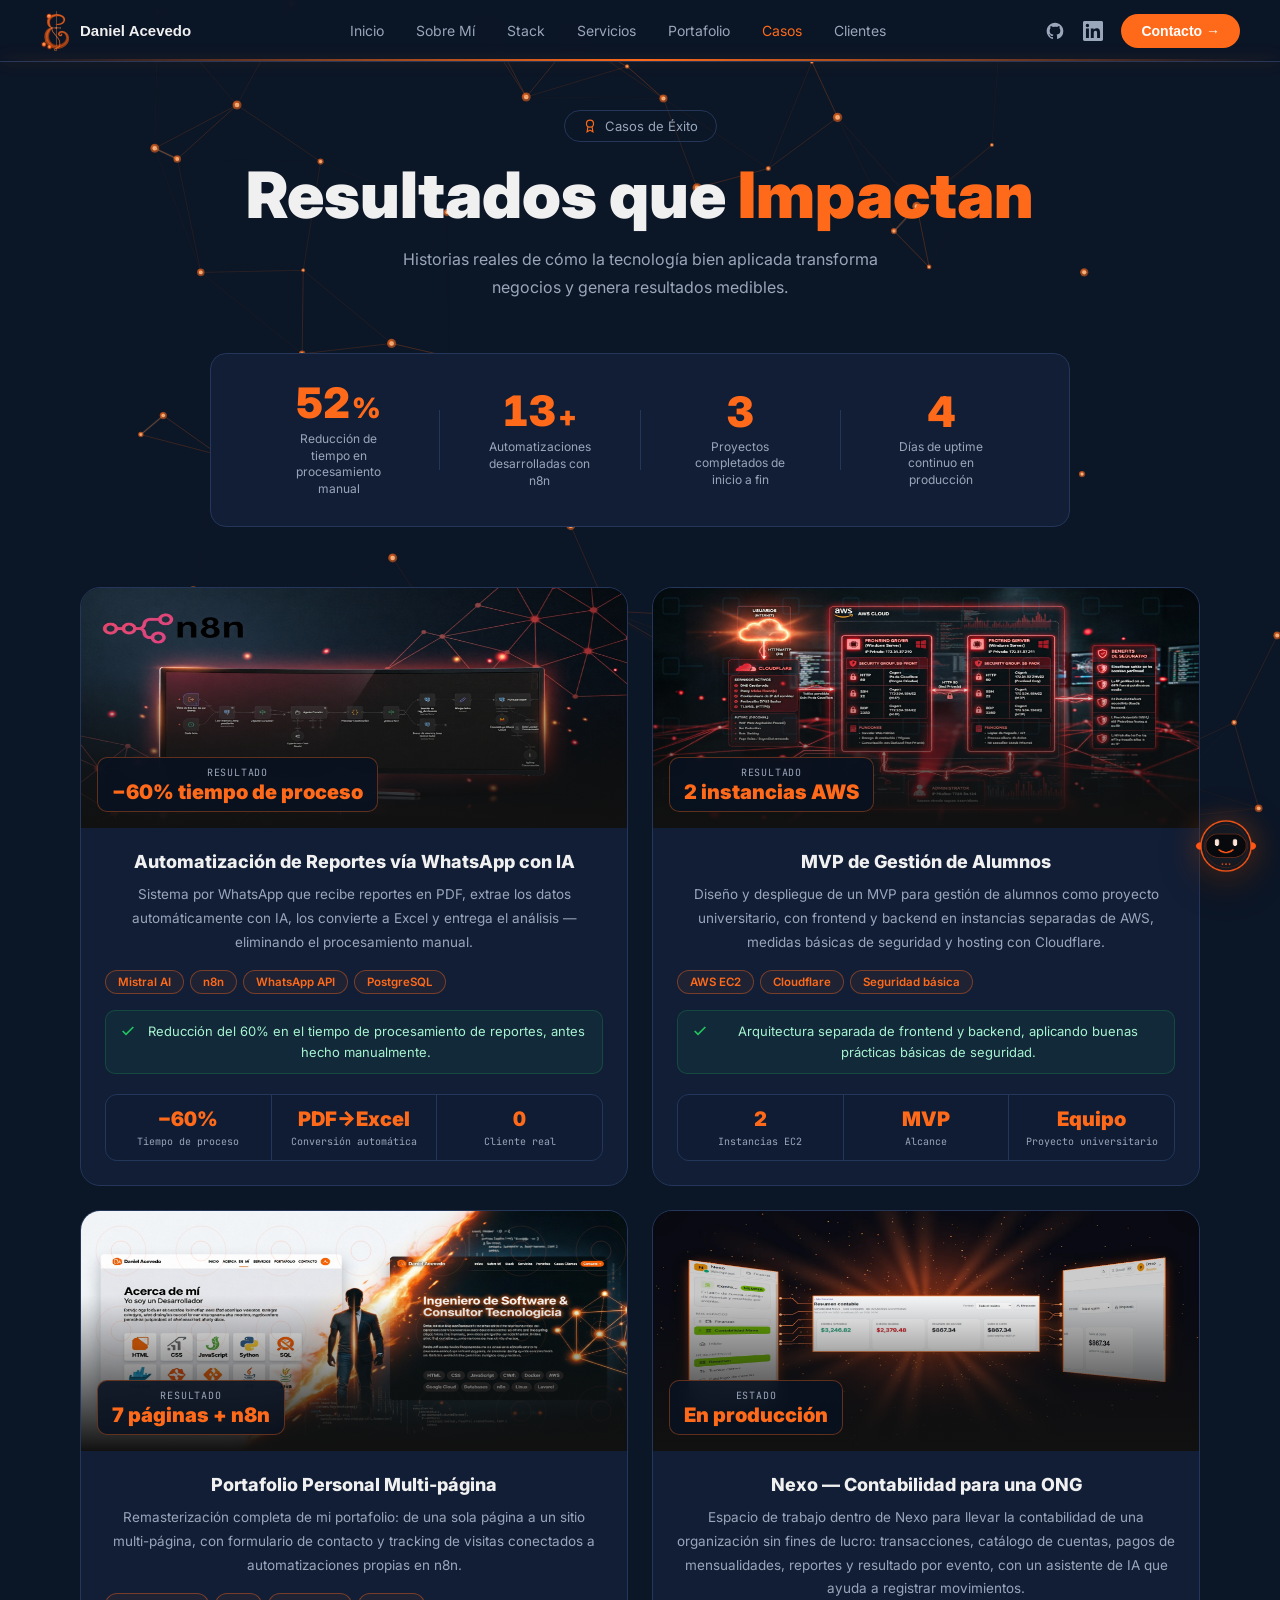
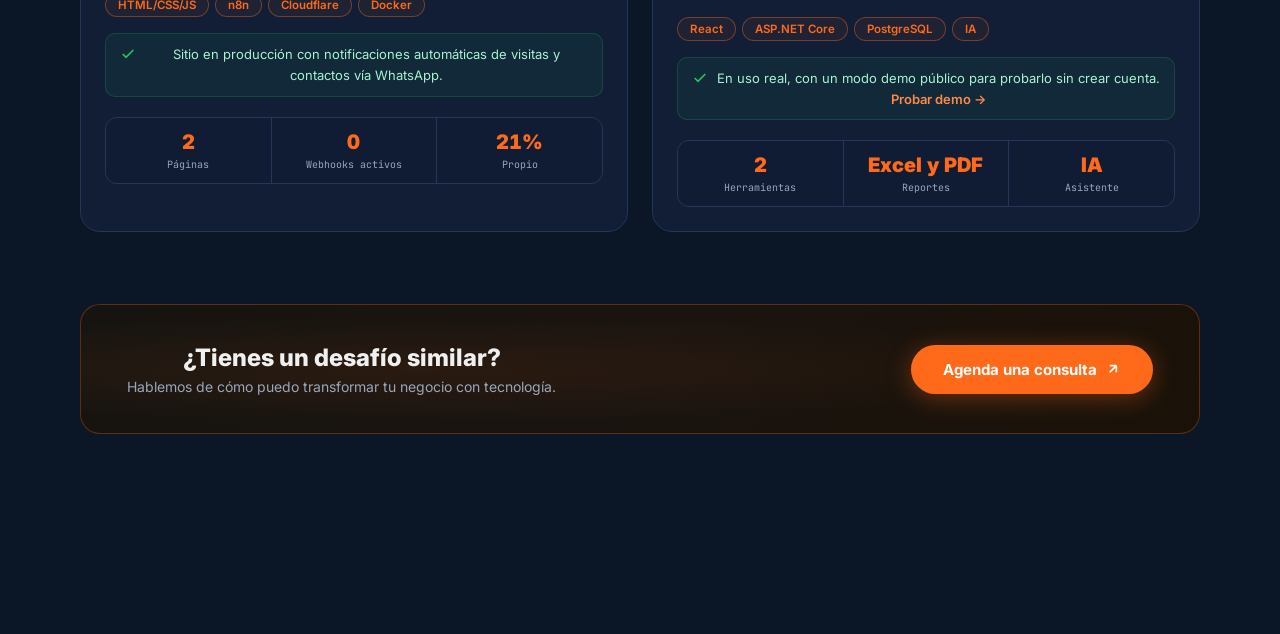
==== commit 0d022a19: "Casos: imagen de Nexo contabilidad con el estilo de las demás tarjetas Co-Authored-By: Claude Opus 5" ====
--- a/casos.html
+++ b/casos.html
@@ -178,7 +178,7 @@
     <!-- CASE 4 — Página de IA tipo GPT -->
     <div class="caso-card" data-index="3">
       <div class="caso-img-wrap">
-        <img src="asset/casos/nexo-contabilidad.webp" alt="Nexo: resumen contable del módulo de contabilidad" class="caso-img" />
+        <img src="asset/casos/nexo-contabilidad.webp?v=2" alt="Nexo: resumen contable del módulo de contabilidad" class="caso-img" />
         <div class="caso-img-overlay"></div>
         <div class="caso-result-chip">
           <span class="crk-label">Estado</span>
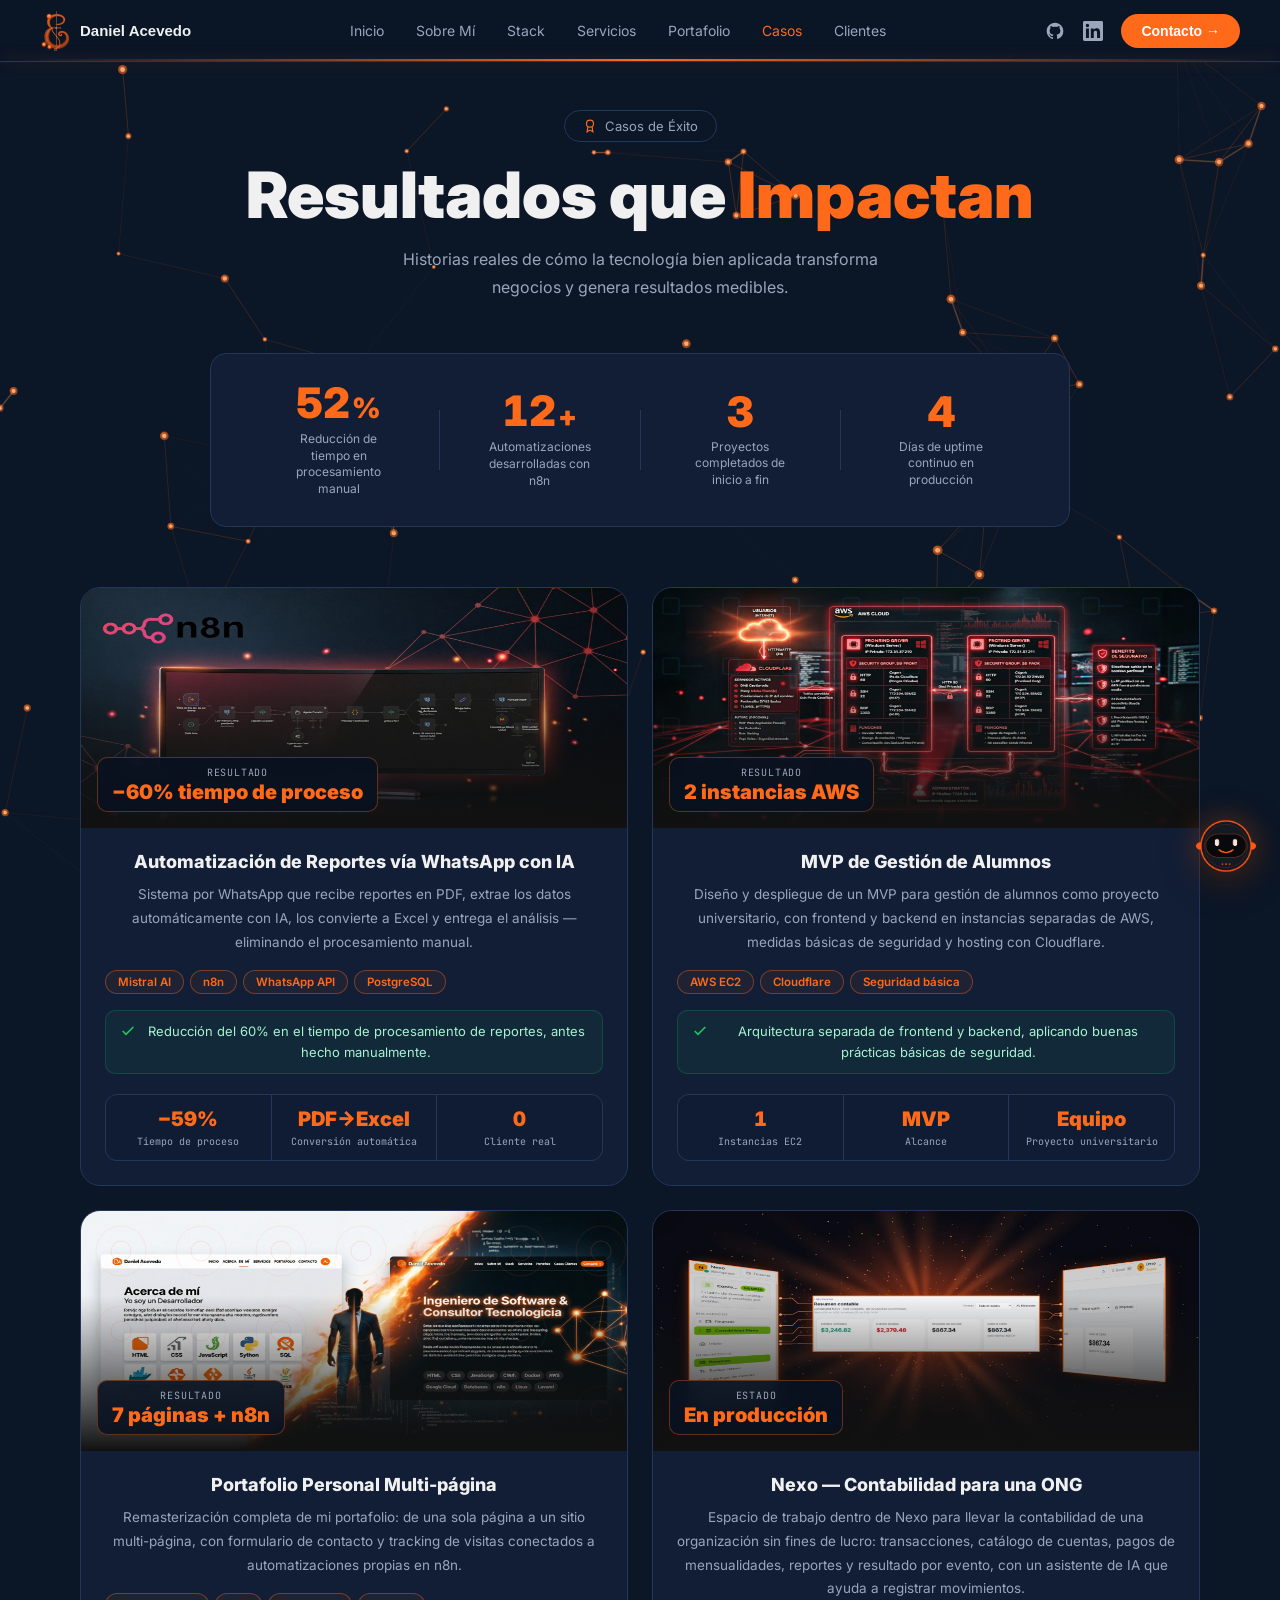
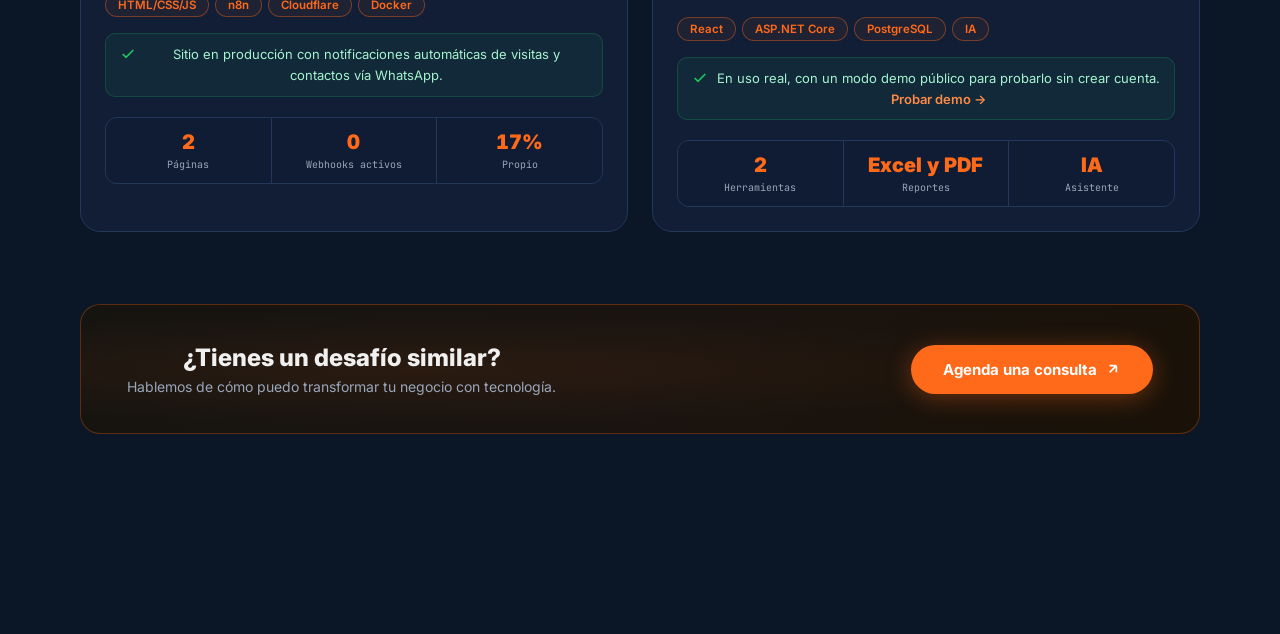
==== commit a57ee545: "Sox: también mueve la boca en la cabecera del chat; cara de hablar fija con movimiento reducido Co-A" ====
--- a/casos.html
+++ b/casos.html
@@ -227,7 +227,7 @@
 
 <div class="spacer"></div>
 <script src="JS/config.js?v=2"></script>
-<script src="JS/navbar.js?v=6"></script>
+<script src="JS/navbar.js?v=7"></script>
 <script src="JS/particles.js?v=2"></script>
 <script src="JS/casos.js?v=2"></script>
 </body>
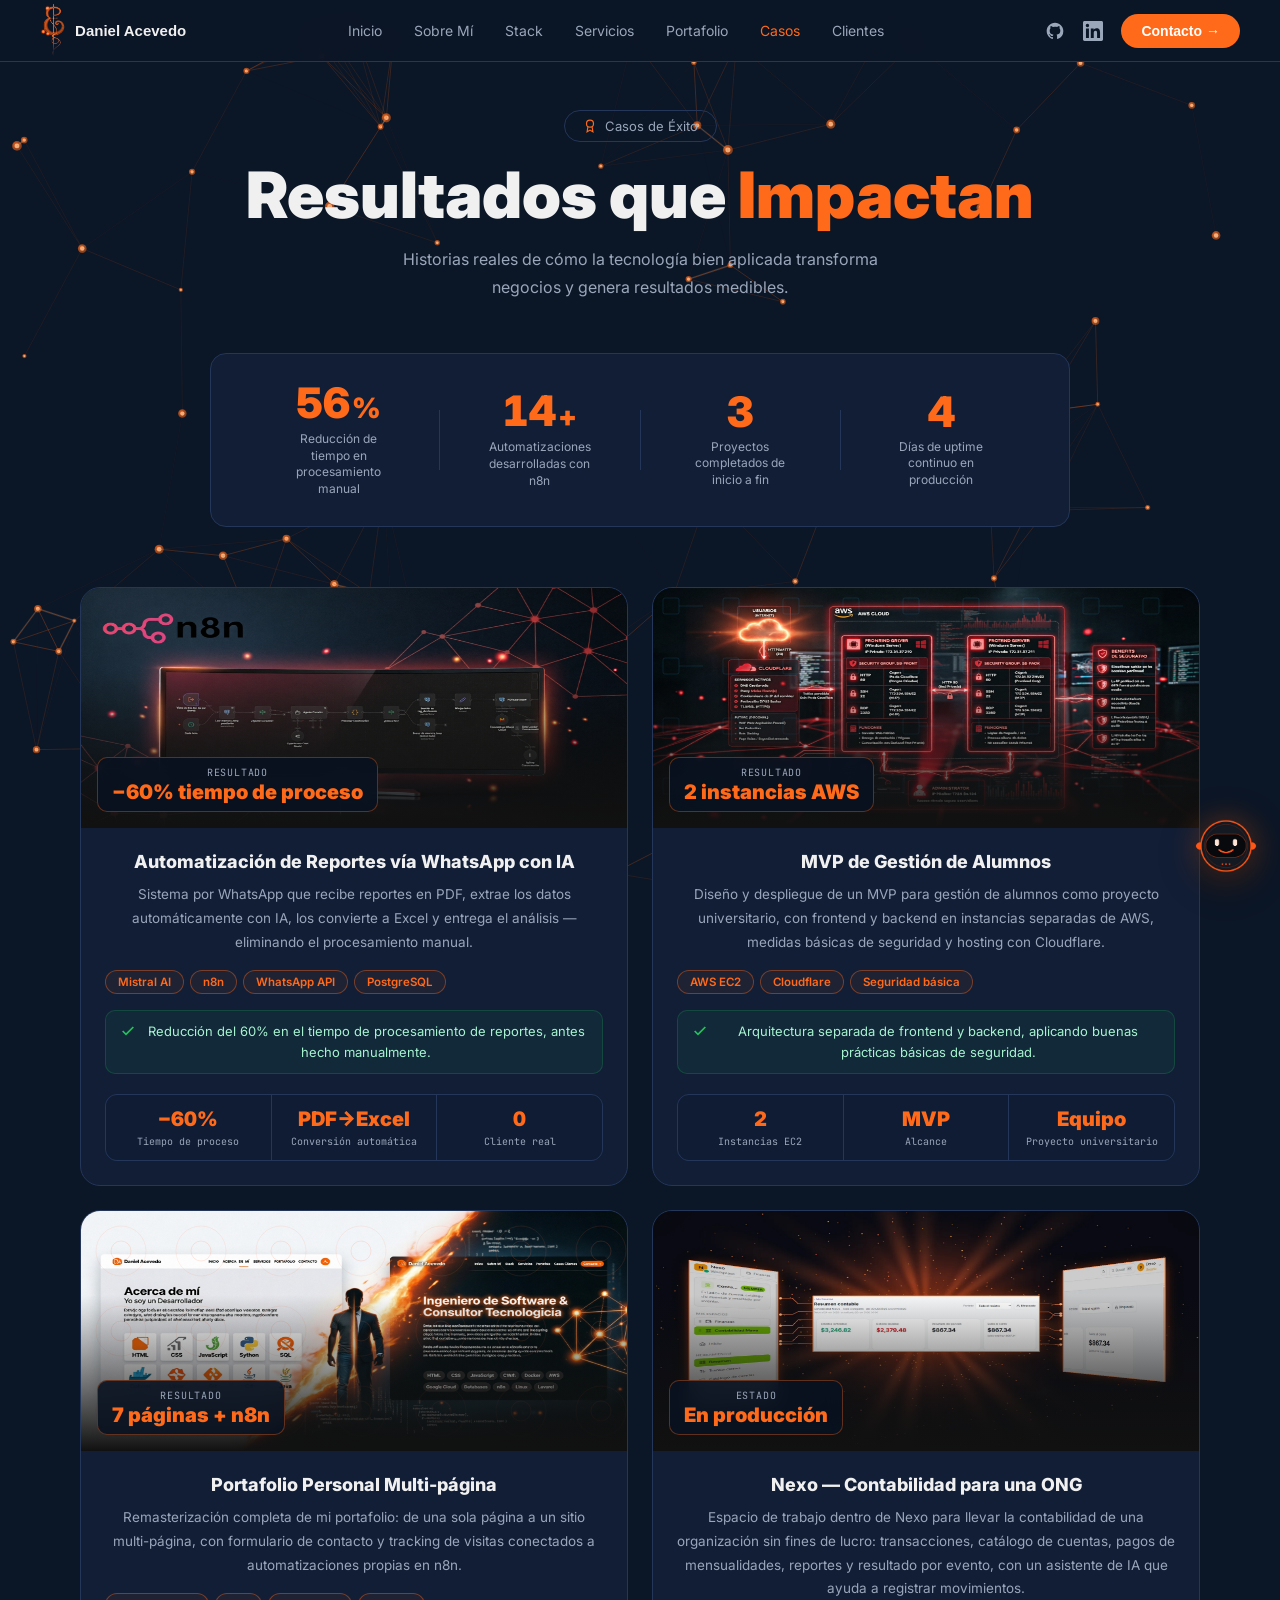
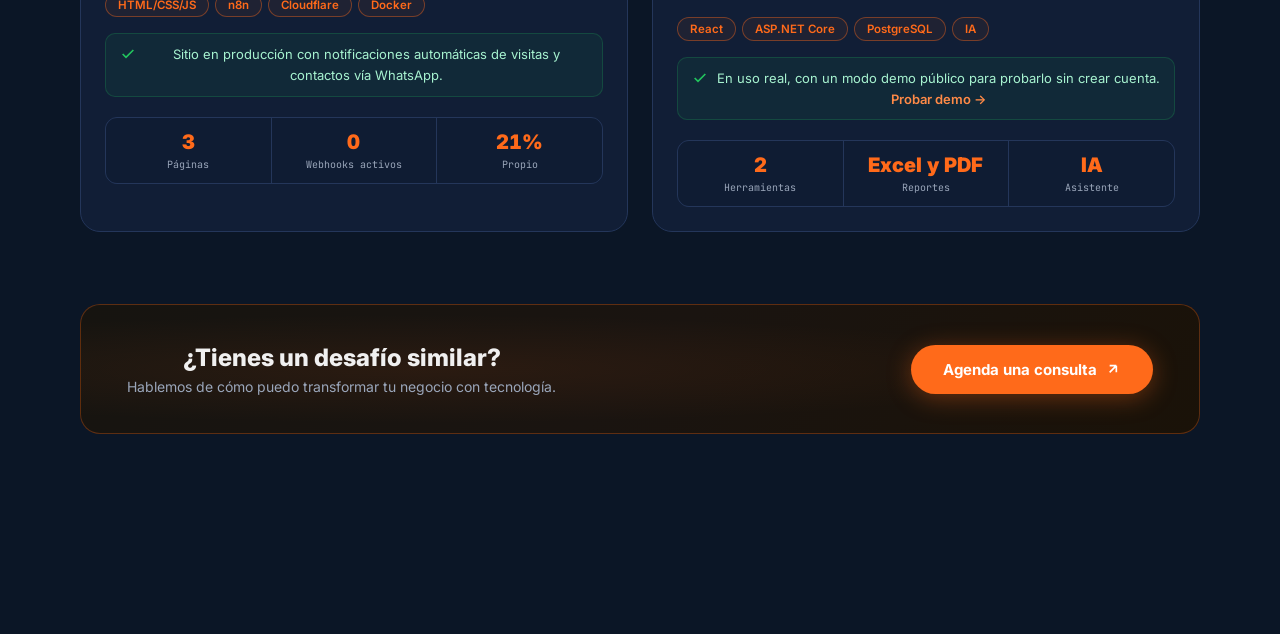
==== commit 622b89e0: "Logo: épsilon con su primer lazo y desvanecido suave, sin corte Co-Authored-By: Claude Opus 5.5 <nor" ====
--- a/casos.html
+++ b/casos.html
@@ -8,7 +8,7 @@
   <link rel="preconnect" href="https://fonts.googleapis.com" />
   <link rel="preconnect" href="https://fonts.gstatic.com" crossorigin />
   <link href="https://fonts.googleapis.com/css2?family=JetBrains+Mono:wght@400;500;700&family=Inter:wght@300;400;500;600;700;800;900&display=swap" rel="stylesheet" />
-  <link rel="stylesheet" href="CSS/styles.css?v=6" />
+  <link rel="stylesheet" href="CSS/styles.css?v=8" />
   <link rel="stylesheet" href="CSS/casos.css?v=6" />
 </head>
 <body>
@@ -227,7 +227,7 @@
 
 <div class="spacer"></div>
 <script src="JS/config.js?v=2"></script>
-<script src="JS/navbar.js?v=7"></script>
+<script src="JS/navbar.js?v=8"></script>
 <script src="JS/particles.js?v=2"></script>
 <script src="JS/casos.js?v=2"></script>
 </body>
--- a/CSS/styles.css
+++ b/CSS/styles.css
@@ -66,7 +66,7 @@
 
 .nav-logo-badge {
   width: auto;
-  height: 40px;
+  height: 54px;
   object-fit: contain;
   border-radius: 8px;
   background: transparent;
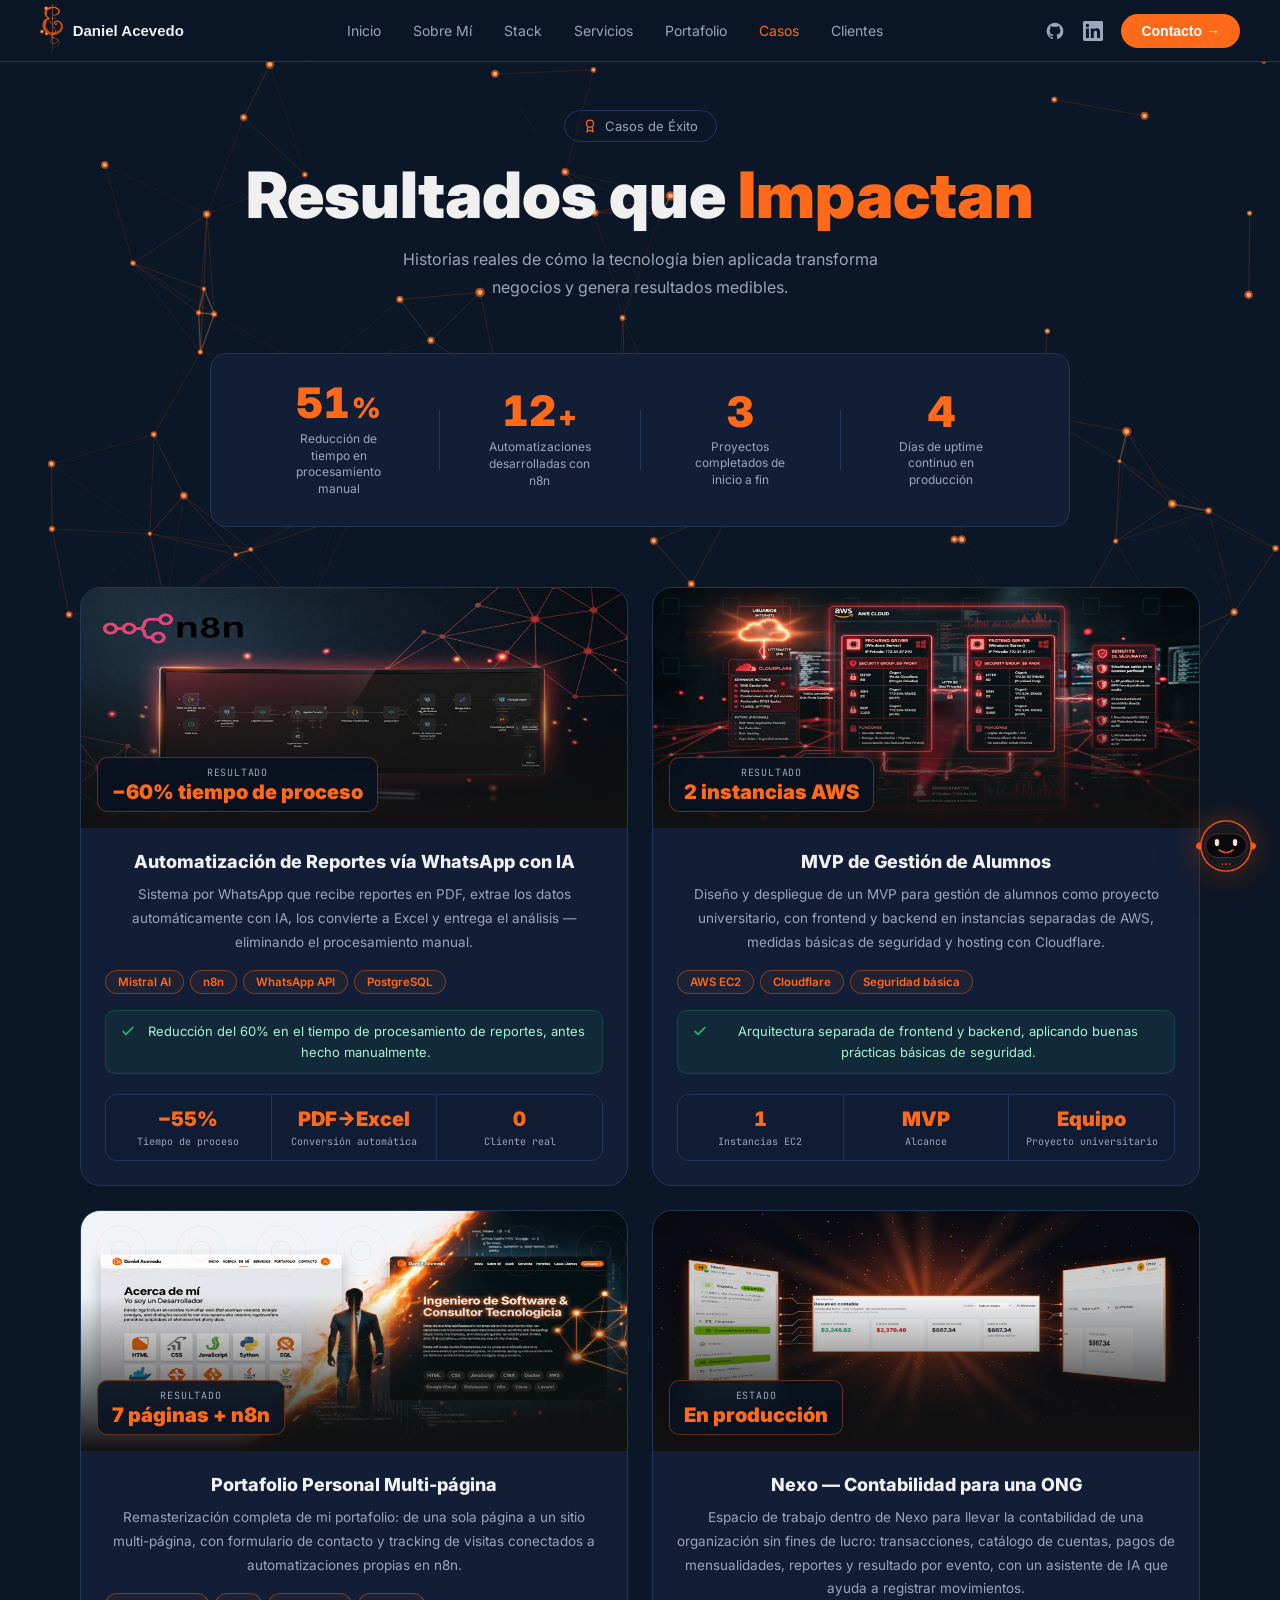
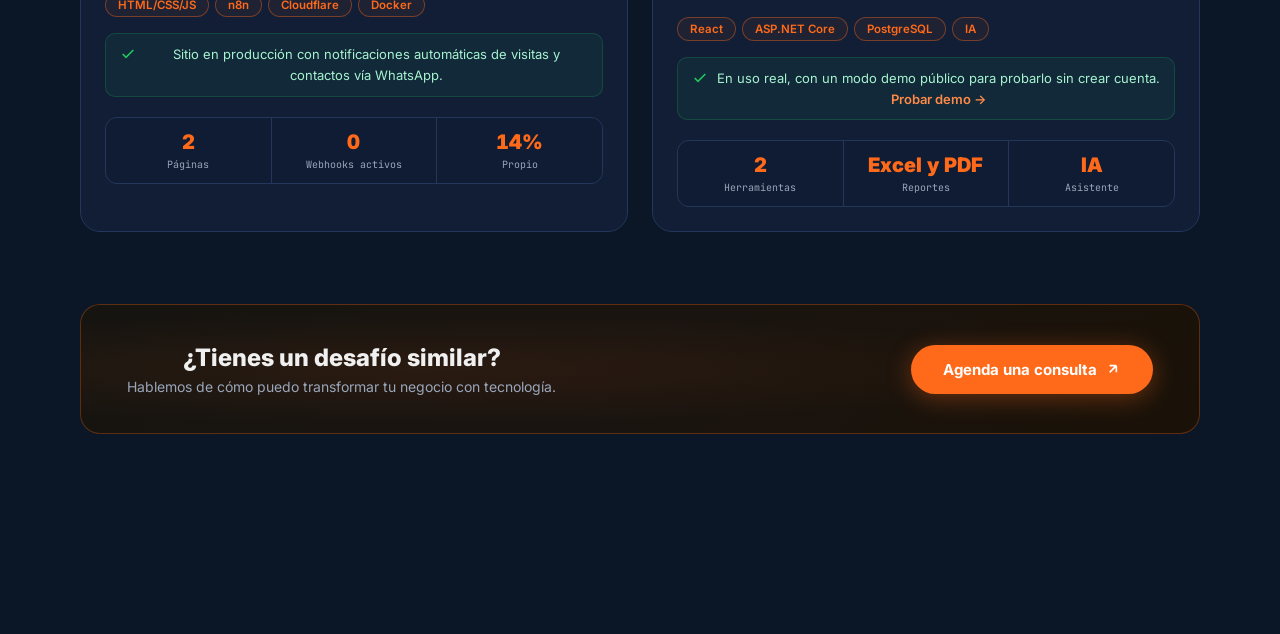
==== commit 626ef931: "Logo: épsilon sin el halo oscuro alrededor Co-Authored-By: Claude Opus 5.5 <noreply@anthropic.com> C" ====
--- a/casos.html
+++ b/casos.html
@@ -227,7 +227,7 @@
 
 <div class="spacer"></div>
 <script src="JS/config.js?v=2"></script>
-<script src="JS/navbar.js?v=8"></script>
+<script src="JS/navbar.js?v=9"></script>
 <script src="JS/particles.js?v=2"></script>
 <script src="JS/casos.js?v=2"></script>
 </body>
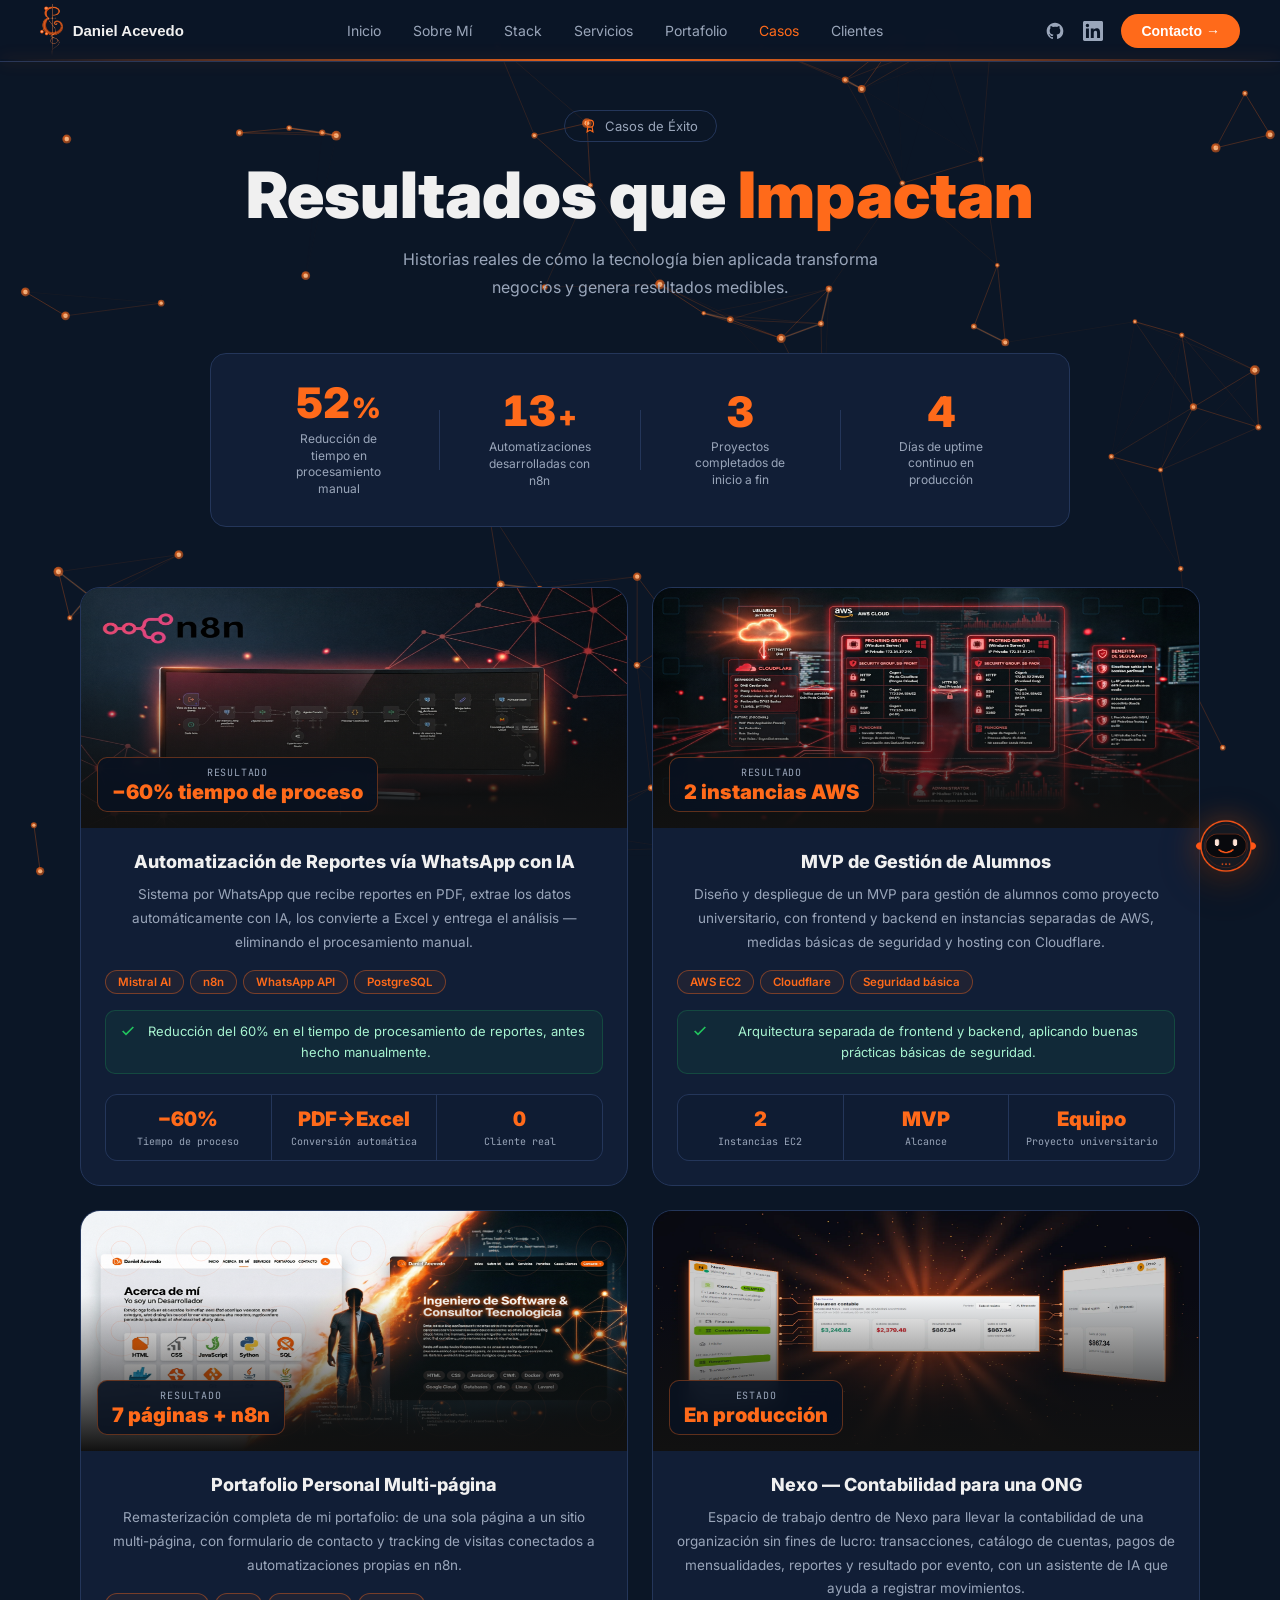
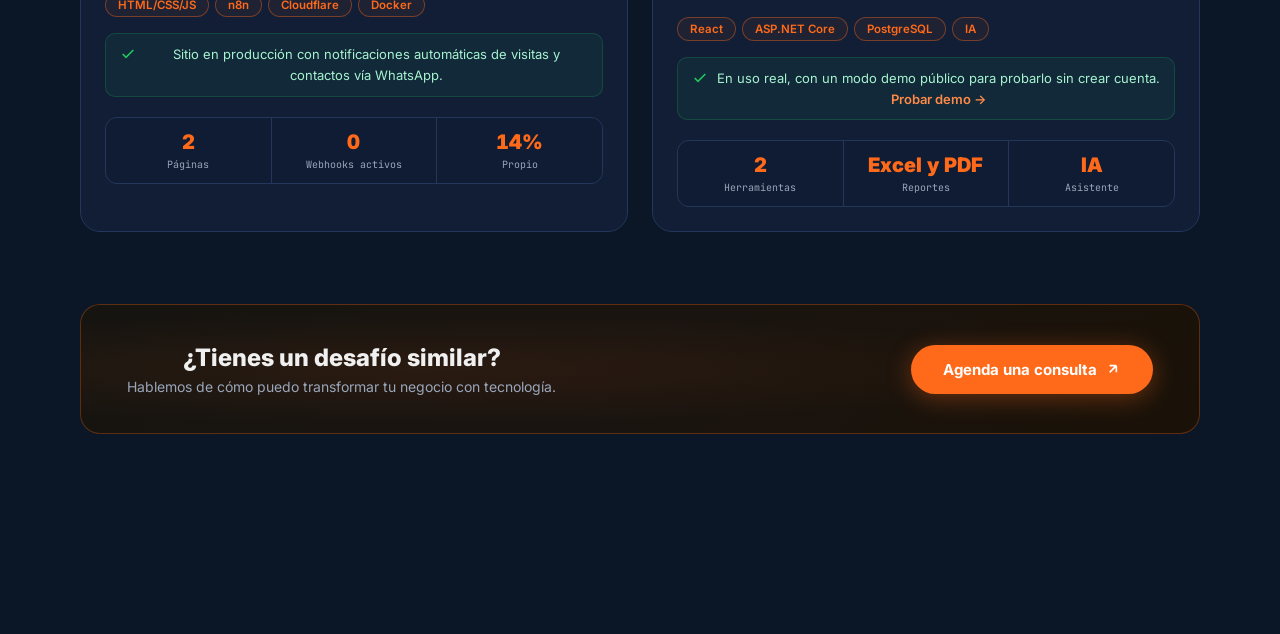
==== commit 6d6f2cf0: "Chat: logo animado a la izquierda en lugar del logo fijo del encabezado Co-Authored-By: Claude Opus " ====
--- a/casos.html
+++ b/casos.html
@@ -227,7 +227,7 @@
 
 <div class="spacer"></div>
 <script src="JS/config.js?v=2"></script>
-<script src="JS/navbar.js?v=9"></script>
+<script src="JS/navbar.js?v=10"></script>
 <script src="JS/particles.js?v=2"></script>
 <script src="JS/casos.js?v=2"></script>
 </body>
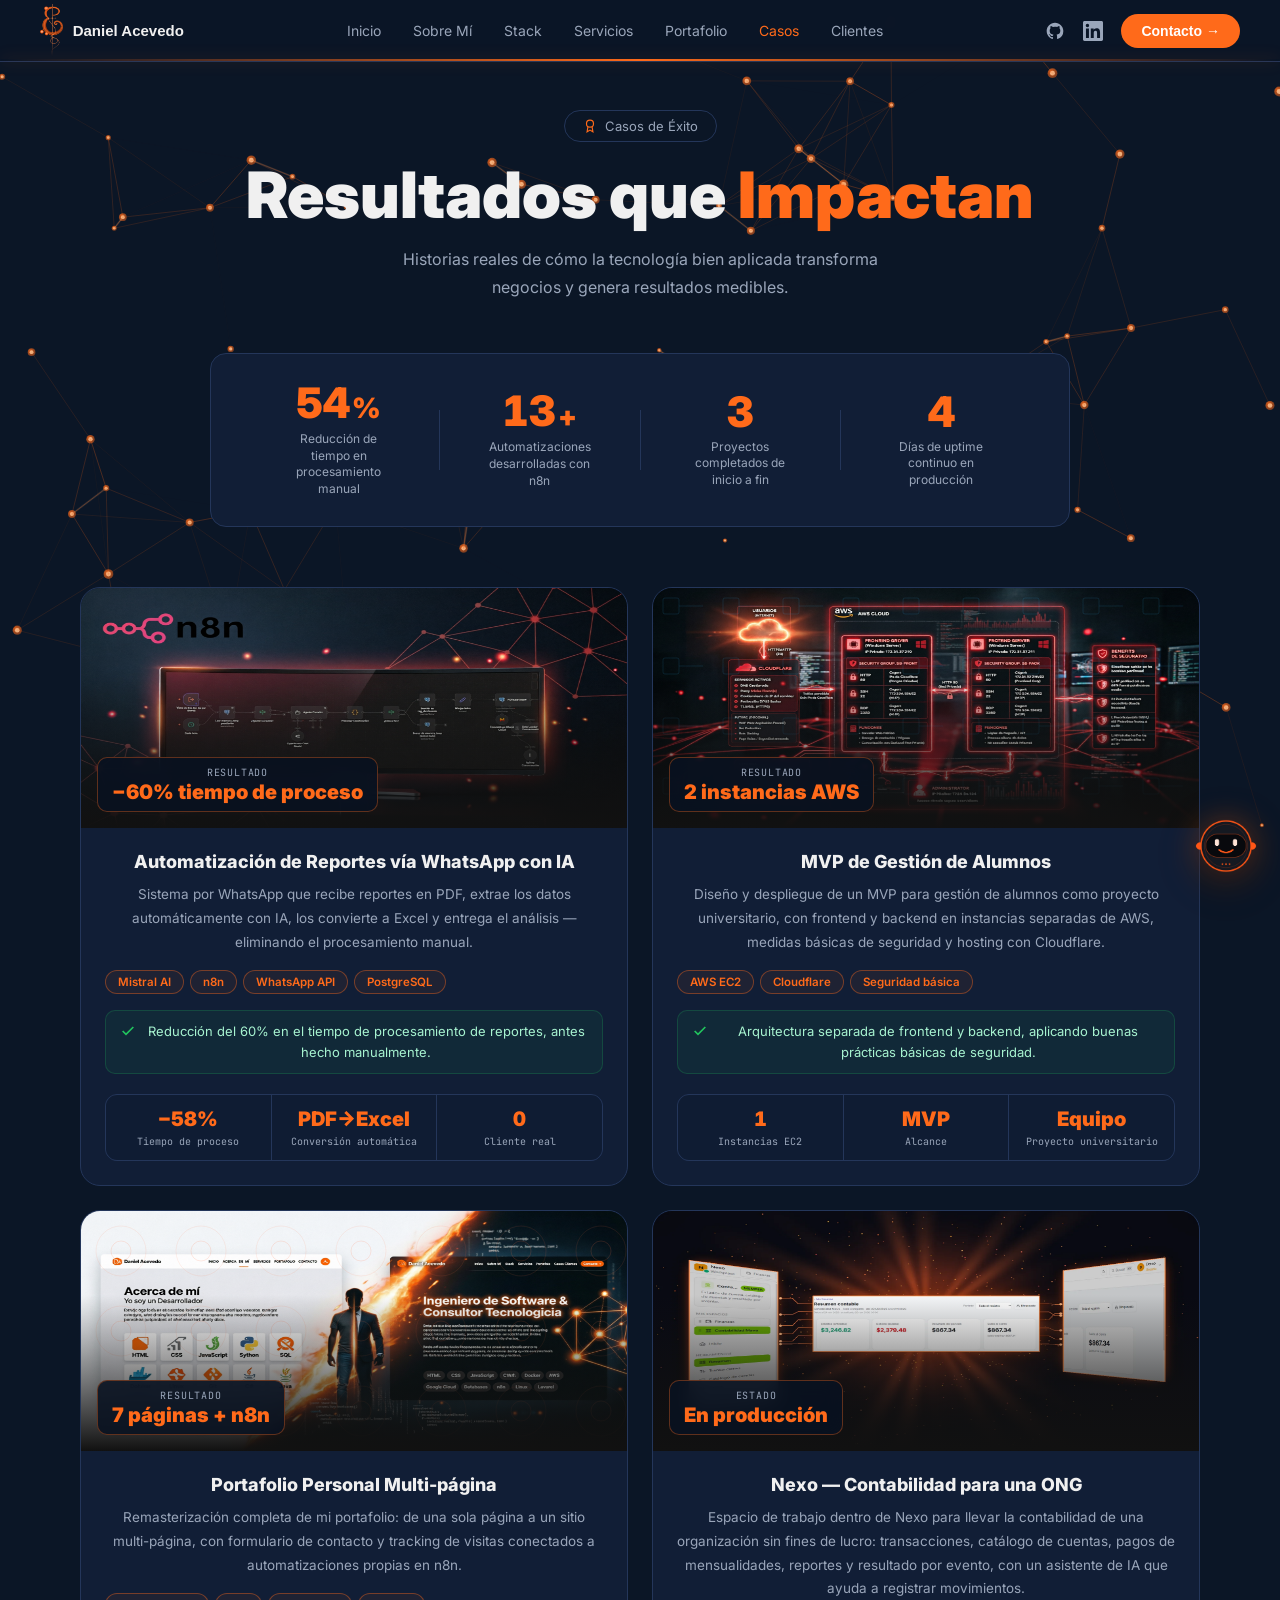
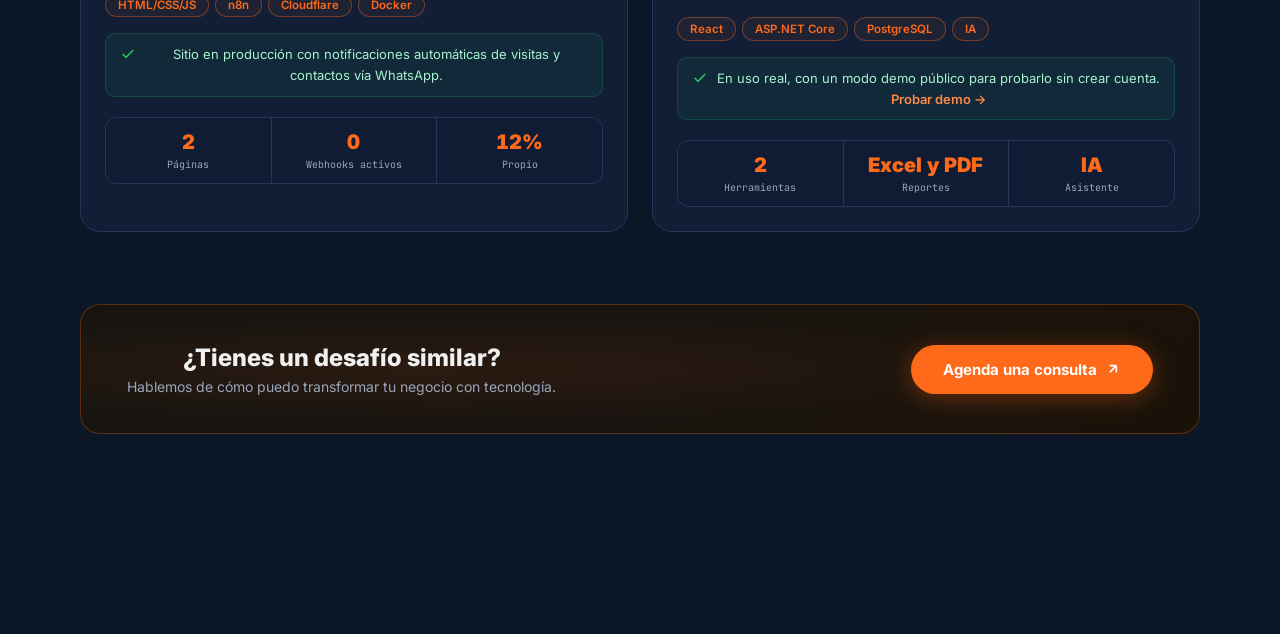
==== commit ceec24a1: "Transición única y suave en todas las navegaciones (enlaces, botones, Sox y volver) Co-Authored-By: " ====
--- a/casos.html
+++ b/casos.html
@@ -8,7 +8,7 @@
   <link rel="preconnect" href="https://fonts.googleapis.com" />
   <link rel="preconnect" href="https://fonts.gstatic.com" crossorigin />
   <link href="https://fonts.googleapis.com/css2?family=JetBrains+Mono:wght@400;500;700&family=Inter:wght@300;400;500;600;700;800;900&display=swap" rel="stylesheet" />
-  <link rel="stylesheet" href="CSS/styles.css?v=8" />
+  <link rel="stylesheet" href="CSS/styles.css?v=11" />
   <link rel="stylesheet" href="CSS/casos.css?v=6" />
 </head>
 <body>
@@ -227,7 +227,7 @@
 
 <div class="spacer"></div>
 <script src="JS/config.js?v=2"></script>
-<script src="JS/navbar.js?v=10"></script>
+<script src="JS/navbar.js?v=11"></script>
 <script src="JS/particles.js?v=2"></script>
 <script src="JS/casos.js?v=2"></script>
 </body>
--- a/CSS/styles.css
+++ b/CSS/styles.css
@@ -636,4 +636,10 @@
 .soon-toast svg {
   color: var(--orange);
   flex-shrink: 0;
-}+}
+
+/* ── Transición de entrada de página (misma en todo el sitio) ── */
+html { background: #0B1626; }
+@keyframes pageIn { from { opacity: 0; } to { opacity: 1; } }
+body { animation: pageIn .35s ease-out both; }
+@media (prefers-reduced-motion: reduce) { body { animation-duration: .01s; } }
